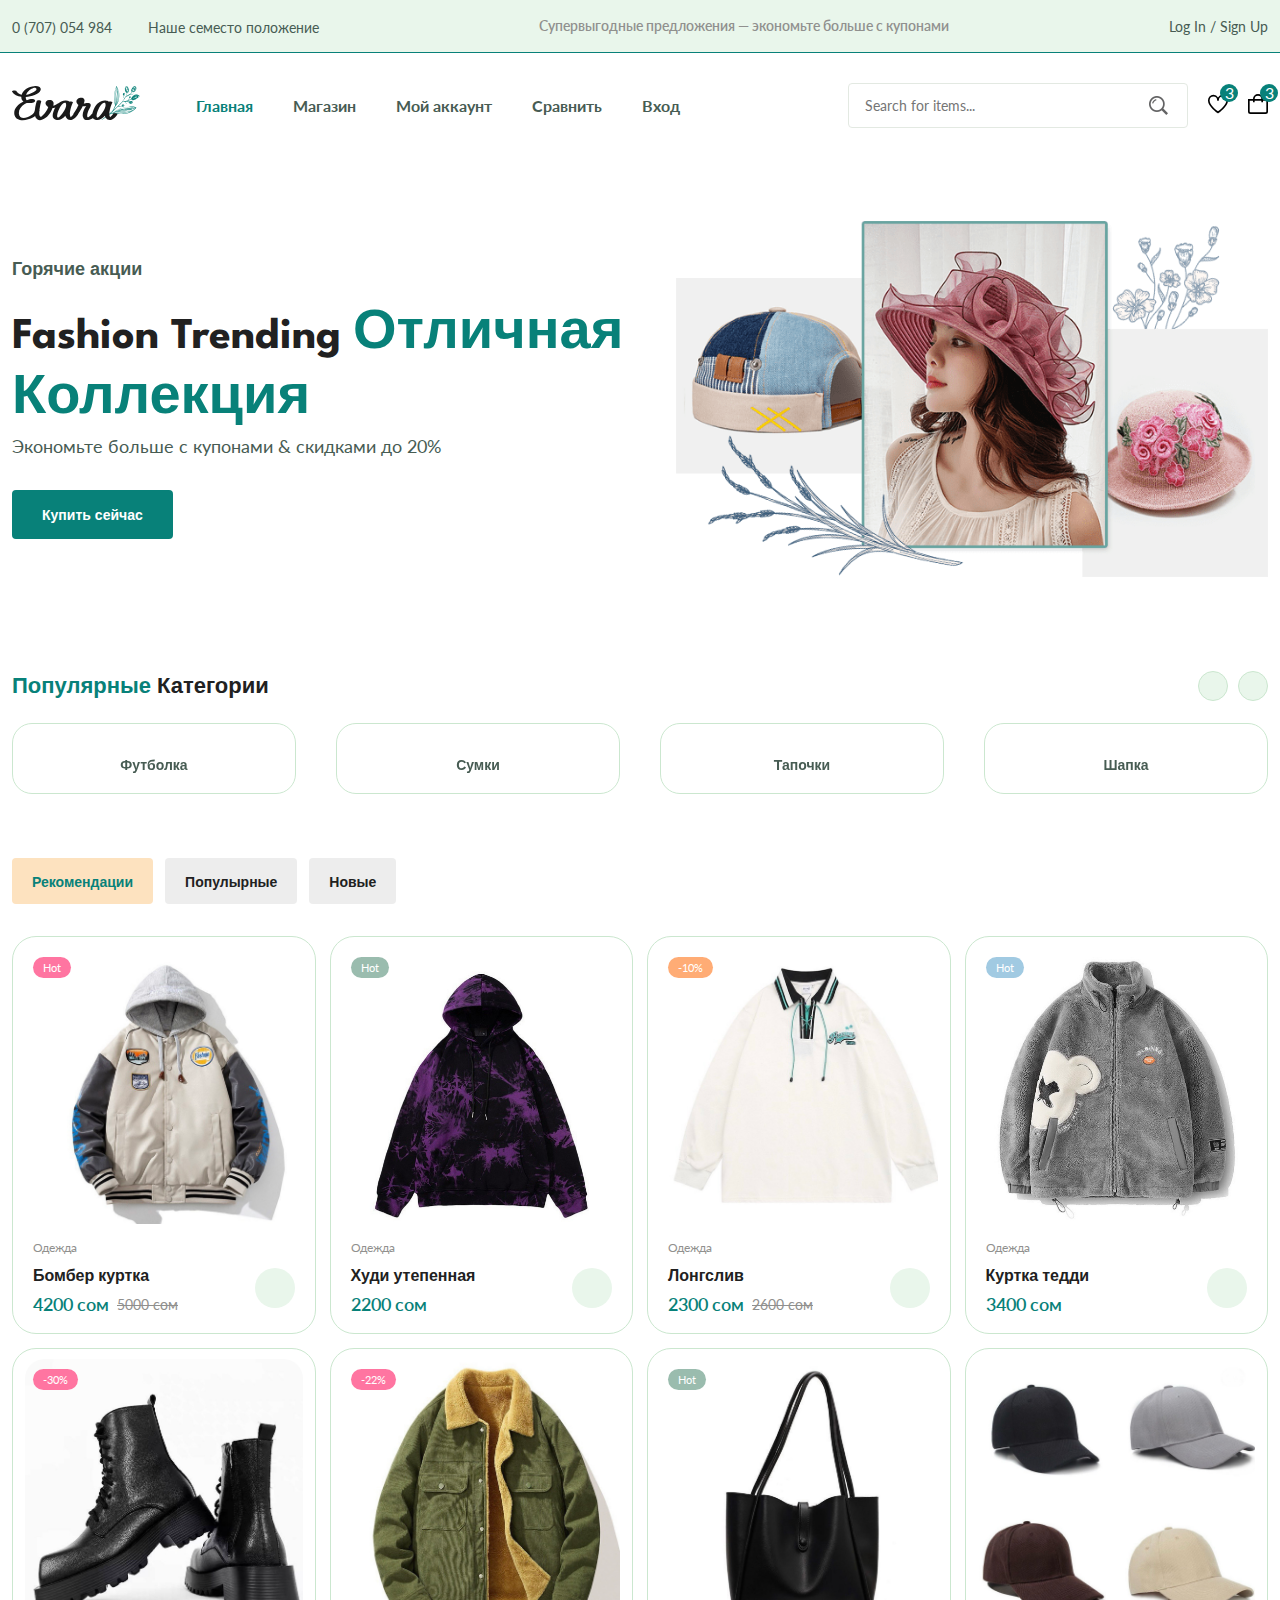
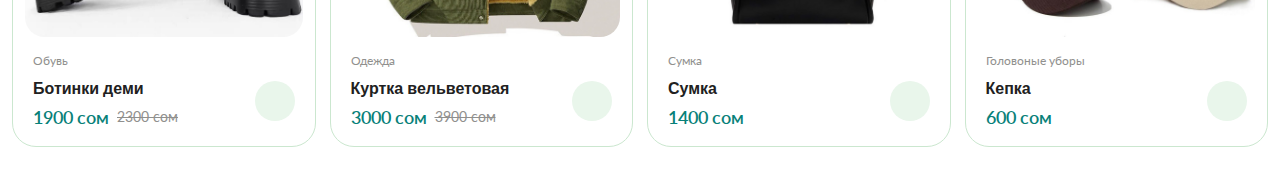
==== index.html @ d1d654a6 "first commit" ====
<!DOCTYPE html>
<html lang="en">

<head>
    <meta charset="UTF-8">
    <meta name="viewport" content="width=device-width, initial-scale=1.0">
    <title>Document</title>
    <link rel="stylesheet" href="https://cdn.jsdelivr.net/npm/swiper@11/swiper-bundle.min.css" />
    <link rel='stylesheet'
        href='https://cdn-uicons.flaticon.com/2.0.0/uicons-regular-rounded/css/uicons-regular-rounded.css'>
    <link rel="stylesheet" href="./style.css">
</head>

<body>
    <header class="header">
        <div class="header_top">
            <div class="header_container container">
                <div class="header_contact">
                    <span>0 (707) 054 984</span>
                    <span>Наше семесто положение</span>
                </div>
                <p class="header_alert_news">
                    Супервыгодные предложения — экономьте больше с купонами
                </p>

                <a href="login-register.html" class="header_top-action">
                    Log In / Sign Up
                </a>
            </div>
        </div>

        <nav class="nav container">
            <a href="index.html" class="nav_logo">
                <img src="./assets/img/logo.svg" alt="logo" class="nav_logo_img">
            </a>

            <div class="nav_menu" id="nav_menu">
                <ul class="nav_list">
                    <li class="nav_item">
                        <a href="index.html" class="nav_link active_link">Главная</a>
                    </li>

                    <li class="nav_item">
                        <a href="shop.html" class="nav_link">Магазин</a>
                    </li>

                    <li class="nav_item">
                        <a href="accounts.html" class="nav_link">Мой аккаунт</a>
                    </li>

                    <li class="nav_item">
                        <a href="compare.html" class="nav_link">Сравнить</a>
                    </li>

                    <li class="nav_item">
                        <a href="login-register.html" class="nav_link">Вход</a>
                    </li>
                </ul>

                <div class="header_search">
                    <input type="text" placeholder="Search for items..." class="form_input">
                    <button class="search_btn">
                        <img src="./assets/img/search.png" alt="search button">
                    </button>
                </div>

                <div class="header_user_actions">
                    <a href="wishlist.html" class="header_action_btn">
                        <img src="./assets/img/icon-heart.svg" alt="">
                        <span class="count">3</span>
                    </a>

                    <a href="cart.html" class="header_action_btn">
                        <img src="./assets/img/icon-cart.svg" alt="">
                        <span class="count">3</span>
                    </a>
                </div>
            </div>
        </nav>
    </header>

    <main class="main">
        <section class="home section_lg">
            <div class="home_container container grid">
                <div class="home_content">
                    <span class="home_subtitle">Горячие акции</span>
                    <h1 class="home_title">
                        Fashion Trending <span>Отличная Коллекция</span>
                    </h1>
                    <p class="home_description">
                        Экономьте больше с купонами & скидками до 20%
                    </p>
                    <a href="shop.html" class="btn">Купить сейчас</a>
                </div>
                <img src="./assets/img/home-img.png" class="home_img" alt="ome image">
            </div>
        </section>

        <section class="categories container section">
            <h3 class="section_title"><span>Популярные</span> Категории</h3>

            <div class="categories_container swiper">
                <div class="swiper-wrapper">
                    <a href="shop.html" class="category_item swiper-slide">
                        <img src="https://ae04.alicdn.com/kf/Sf1c4f82773e54ce3a3fa33a0791f5df1G.jpg"
                            class="category_img" alt="">

                        <h3 class="category_title">Футболка</h3>
                    </a>

                    <a href="shop.html" class="category_item swiper-slide">
                        <img src="https://shop-cdn1-2.vigbo.tech/shops/129212/products/21947692/images/2-6b7b3a1453d63ec280344b7adad256f7.jpg"
                            class="category_img" alt="">

                        <h3 class="category_title">Сумки</h3>
                    </a>

                    <a href="shop.html" class="category_item swiper-slide">
                        <img src="https://cappone.in.ua/files/products/original/128453-1.jpg" class="category_img"
                            alt="">

                        <h3 class="category_title">Тапочки</h3>
                    </a>

                    <a href="shop.html" class="category_item swiper-slide">
                        <img src="https://encrypted-tbn0.gstatic.com/images?q=tbn:ANd9GcQTW7Bf7r_SxKWBgenMmQrOXLs6XeLBz0xTdnMXKbjtVIH_Vlm-hsFjCviH7tNdGMqepP0&usqp=CAU"
                            class="category_img" alt="">

                        <h3 class="category_title">Шапка</h3>
                    </a>

                    <a href="shop.html" class="category_item swiper-slide">
                        <img src="https://kotofey.ru/images/cms/thumbs/d628648798295759639d129db190151a4ce8d3c6/769d4956f71611ec8bd8ac1f6bd8bc11_769d4957f71611ec8bd8ac1f6bd8bc11_556_555_jpg_5_80.jpg"
                            class="category_img" alt="">

                        <h3 class="category_title">Обувь</h3>
                    </a>

                    <a href="shop.html" class="category_item swiper-slide">
                        <img src="https://encrypted-tbn0.gstatic.com/images?q=tbn:ANd9GcR4n54NYJQ82iyMlEIp9nCXbb7Oqscq93b3pQ&usqp=CAU"
                            class="category_img" alt="">

                        <h3 class="category_title">Наволочка</h3>
                    </a>

                    <a href="shop.html" class="category_item swiper-slide">
                        <img src="https://content2.rozetka.com.ua/goods/images/big/219110291.jpg" class="category_img"
                            alt="">

                        <h3 class="category_title">Комбинезон</h3>
                    </a>

                    <a href="shop.html" class="category_item swiper-slide">
                        <img src="https://brandambassador.kg/wp-content/uploads/image_1c/35beb367116011ed8eb0000ec63a6f49_1a03a8a7b54411ed8ec7000ec63a6f49.jpg"
                            class="category_img" alt="">

                        <h3 class="category_title">Кепка</h3>
                    </a>
                </div>
                <div class="swiper-button-next">
                    <i class="fi fi-rr-angle-right"></i>
                </div>
                <div class="swiper-button-prev">
                    <i class="fi fi-rr-angle-left"></i>
                </div>
            </div>
        </section>

        <section class="products section container">
            <div class="tab_btns">
                <span class="tab_btn active_tab" data-target="#featured">Рекомендации</span>
                <span class="tab_btn" data-target="#popular">Популырные</span>
                <span class="tab_btn" data-target="#new-added">Новые</span>
            </div>

            <div class="tab_items">
                <div class="tab_item active_tab" content id="featured">
                    <div class="products_container grid">
                        <div class="product_item">
                            <div class="product_banner">
                                <a href="details.html" class="product_images">
                                    <img src="./assets/img/product-1-2.jpg" class="product_img default" alt="">
                                    <img src="./assets/img/product-1-1.jpg" class="product_img hover" alt="">
                                </a>

                                <div class="product_actions">
                                    <a href="#" class="action_btn" aria-label="Быстрый просмотр">
                                        <i class="fi fi-rr-eye"></i>
                                    </a>

                                    <a href="#" class="action_btn" aria-label="Добавить в список желаний">
                                        <i class="fi fi-rr-heart"></i>
                                    </a>

                                    <a href="#" class="action_btn" aria-label="Сравнить">
                                        <i class="fi fi-rr-shuffle"></i>
                                    </a>
                                </div>

                                <div class="product_badge light_pink">Hot</div>
                            </div>

                            <div class="product_content">
                                <span class="product_category">Одежда</span>
                                <a href="details.html">
                                    <h3 class="product_title">Бомбер куртка</h3>
                                </a>
                                <div class="product_rating">
                                    <i class="fi fi-rr-star"></i>
                                    <i class="fi fi-rr-star"></i>
                                    <i class="fi fi-rr-star"></i>
                                    <i class="fi fi-rr-star"></i>
                                    <i class="fi fi-rr-star"></i>
                                </div>
                                <div class="product_price flex">
                                    <span class="new_price">4200 сом</span>
                                    <span class="old_price">5000 сом</span>
                                </div>

                                <a href="#" class="action_btn cart_btn" aria-label="Добавить в корзину">
                                    <i class="fi fi-rr-shopping-bag-add"></i>
                                </a>
                            </div>
                        </div>

                        <div class="product_item">
                            <div class="product_banner">
                                <a href="details.html" class="product_images">
                                    <img src="./assets/img/product-2-1.jpg" class="product_img default" alt="">
                                    <img src="./assets/img/product-2-2.jpg" class="product_img hover" alt="">
                                </a>

                                <div class="product_actions">
                                    <a href="#" class="action_btn" aria-label="Быстрый просмотр">
                                        <i class="fi fi-rr-eye"></i>
                                    </a>

                                    <a href="#" class="action_btn" aria-label="Добавить в список желаний">
                                        <i class="fi fi-rr-heart"></i>
                                    </a>

                                    <a href="#" class="action_btn" aria-label="Сравнить">
                                        <i class="fi fi-rr-shuffle"></i>
                                    </a>
                                </div>

                                <div class="product_badge light_green">Hot</div>
                            </div>

                            <div class="product_content">
                                <span class="product_category">Одежда</span>
                                <a href="details.html">
                                    <h3 class="product_title">Худи утепенная</h3>
                                </a>
                                <div class="product_rating">
                                    <i class="fi fi-rr-star"></i>
                                    <i class="fi fi-rr-star"></i>
                                    <i class="fi fi-rr-star"></i>
                                    <i class="fi fi-rr-star"></i>
                                    <i class="fi fi-rr-star"></i>
                                </div>
                                <div class="product_price flex">
                                    <span class="new_price">2200 сом</span>
                                    <!-- <span class="old_price">2900 сом</span> -->
                                </div>

                                <a href="#" class="action_btn cart_btn" aria-label="Добавить в корзину">
                                    <i class="fi fi-rr-shopping-bag-add"></i>
                                </a>
                            </div>
                        </div>

                        <div class="product_item">
                            <div class="product_banner">
                                <a href="details.html" class="product_images">
                                    <img src="./assets/img/product-3-1.jpg" class="product_img default" alt="">
                                    <img src="./assets/img/product-3-2.jpg" class="product_img hover" alt="">
                                </a>

                                <div class="product_actions">
                                    <a href="#" class="action_btn" aria-label="Быстрый просмотр">
                                        <i class="fi fi-rr-eye"></i>
                                    </a>

                                    <a href="#" class="action_btn" aria-label="Добавить в список желаний">
                                        <i class="fi fi-rr-heart"></i>
                                    </a>

                                    <a href="#" class="action_btn" aria-label="Сравнить">
                                        <i class="fi fi-rr-shuffle"></i>
                                    </a>
                                </div>

                                <div class="product_badge light_orange">-10%</div>
                            </div>

                            <div class="product_content">
                                <span class="product_category">Одежда</span>
                                <a href="details.html">
                                    <h3 class="product_title">Лонгслив</h3>
                                </a>
                                <div class="product_rating">
                                    <i class="fi fi-rr-star"></i>
                                    <i class="fi fi-rr-star"></i>
                                    <i class="fi fi-rr-star"></i>
                                    <i class="fi fi-rr-star"></i>
                                    <i class="fi fi-rr-star"></i>
                                </div>
                                <div class="product_price flex">
                                    <span class="new_price">2300 сом</span>
                                    <span class="old_price">2600 сом</span>
                                </div>

                                <a href="#" class="action_btn cart_btn" aria-label="Добавить в корзину">
                                    <i class="fi fi-rr-shopping-bag-add"></i>
                                </a>
                            </div>
                        </div>

                        <div class="product_item">
                            <div class="product_banner">
                                <a href="details.html" class="product_images">
                                    <img src="./assets/img/product-4-1.jpg" class="product_img default" alt="">
                                    <img src="./assets/img/product-4-2.jpg" class="product_img hover" alt="">
                                </a>

                                <div class="product_actions">
                                    <a href="#" class="action_btn" aria-label="Быстрый просмотр">
                                        <i class="fi fi-rr-eye"></i>
                                    </a>

                                    <a href="#" class="action_btn" aria-label="Добавить в список желаний">
                                        <i class="fi fi-rr-heart"></i>
                                    </a>

                                    <a href="#" class="action_btn" aria-label="Сравнить">
                                        <i class="fi fi-rr-shuffle"></i>
                                    </a>
                                </div>

                                <div class="product_badge light_blue">Hot</div>
                            </div>

                            <div class="product_content">
                                <span class="product_category">Одежда</span>
                                <a href="details.html">
                                    <h3 class="product_title">Куртка тедди</h3>
                                </a>
                                <div class="product_rating">
                                    <i class="fi fi-rr-star"></i>
                                    <i class="fi fi-rr-star"></i>
                                    <i class="fi fi-rr-star"></i>
                                    <i class="fi fi-rr-star"></i>
                                    <i class="fi fi-rr-star"></i>
                                </div>
                                <div class="product_price flex">
                                    <span class="new_price">3400 сом</span>
                                    <!-- <span class="old_price">4000 сом</span> -->
                                </div>

                                <a href="#" class="action_btn cart_btn" aria-label="Добавить в корзину">
                                    <i class="fi fi-rr-shopping-bag-add"></i>
                                </a>
                            </div>
                        </div>

                        <div class="product_item">
                            <div class="product_banner">
                                <a href="details.html" class="product_images">
                                    <img src="./assets/img/product-5-1.jpg" class="product_img default" alt="">
                                    <img src="./assets/img/product-5-2.jpg" class="product_img hover" alt="">
                                </a>

                                <div class="product_actions">
                                    <a href="#" class="action_btn" aria-label="Быстрый просмотр">
                                        <i class="fi fi-rr-eye"></i>
                                    </a>

                                    <a href="#" class="action_btn" aria-label="Добавить в список желаний">
                                        <i class="fi fi-rr-heart"></i>
                                    </a>

                                    <a href="#" class="action_btn" aria-label="Сравнить">
                                        <i class="fi fi-rr-shuffle"></i>
                                    </a>
                                </div>

                                <div class="product_badge light_pink">-30%</div>
                            </div>

                            <div class="product_content">
                                <span class="product_category">Обувь</span>
                                <a href="details.html">
                                    <h3 class="product_title">Ботинки деми</h3>
                                </a>
                                <div class="product_rating">
                                    <i class="fi fi-rr-star"></i>
                                    <i class="fi fi-rr-star"></i>
                                    <i class="fi fi-rr-star"></i>
                                    <i class="fi fi-rr-star"></i>
                                    <i class="fi fi-rr-star"></i>
                                </div>
                                <div class="product_price flex">
                                    <span class="new_price">1900 сом</span>
                                    <span class="old_price">2300 сом</span>
                                </div>

                                <a href="#" class="action_btn cart_btn" aria-label="Добавить в корзину">
                                    <i class="fi fi-rr-shopping-bag-add"></i>
                                </a>
                            </div>
                        </div>

                        <div class="product_item">
                            <div class="product_banner">
                                <a href="details.html" class="product_images">
                                    <img src="./assets/img/product-6-1.jpg" class="product_img default" alt="">
                                    <img src="./assets/img/product-6-2.jpg" class="product_img hover" alt="">
                                </a>

                                <div class="product_actions">
                                    <a href="#" class="action_btn" aria-label="Быстрый просмотр">
                                        <i class="fi fi-rr-eye"></i>
                                    </a>

                                    <a href="#" class="action_btn" aria-label="Добавить в список желаний">
                                        <i class="fi fi-rr-heart"></i>
                                    </a>

                                    <a href="#" class="action_btn" aria-label="Сравнить">
                                        <i class="fi fi-rr-shuffle"></i>
                                    </a>
                                </div>

                                <div class="product_badge light_pink">-22%</div>
                            </div>

                            <div class="product_content">
                                <span class="product_category">Одежда</span>
                                <a href="details.html">
                                    <h3 class="product_title">Куртка вельветовая</h3>
                                </a>
                                <div class="product_rating">
                                    <i class="fi fi-rr-star"></i>
                                    <i class="fi fi-rr-star"></i>
                                    <i class="fi fi-rr-star"></i>
                                    <i class="fi fi-rr-star"></i>
                                    <i class="fi fi-rr-star"></i>
                                </div>
                                <div class="product_price flex">
                                    <span class="new_price">3000 сом</span>
                                    <span class="old_price">3900 сом</span>
                                </div>

                                <a href="#" class="action_btn cart_btn" aria-label="Добавить в корзину">
                                    <i class="fi fi-rr-shopping-bag-add"></i>
                                </a>
                            </div>
                        </div>

                        <div class="product_item">
                            <div class="product_banner">
                                <a href="details.html" class="product_images">
                                    <img src="./assets/img/product-7-1.jpg" class="product_img default" alt="">
                                    <img src="./assets/img/product-7-2.jpg" class="product_img hover" alt="">
                                </a>

                                <div class="product_actions">
                                    <a href="#" class="action_btn" aria-label="Быстрый просмотр">
                                        <i class="fi fi-rr-eye"></i>
                                    </a>

                                    <a href="#" class="action_btn" aria-label="Добавить в список желаний">
                                        <i class="fi fi-rr-heart"></i>
                                    </a>

                                    <a href="#" class="action_btn" aria-label="Сравнить">
                                        <i class="fi fi-rr-shuffle"></i>
                                    </a>
                                </div>

                                <div class="product_badge light_green">Hot</div>
                            </div>

                            <div class="product_content">
                                <span class="product_category">Сумка</span>
                                <a href="details.html">
                                    <h3 class="product_title">Сумка</h3>
                                </a>
                                <div class="product_rating">
                                    <i class="fi fi-rr-star"></i>
                                    <i class="fi fi-rr-star"></i>
                                    <i class="fi fi-rr-star"></i>
                                    <i class="fi fi-rr-star"></i>
                                    <i class="fi fi-rr-star"></i>
                                </div>
                                <div class="product_price flex">
                                    <span class="new_price">1400 сом</span>
                                    <!-- <span class="old_price">1</span> -->
                                </div>

                                <a href="#" class="action_btn cart_btn" aria-label="Добавить в корзину">
                                    <i class="fi fi-rr-shopping-bag-add"></i>
                                </a>
                            </div>
                        </div>

                        <div class="product_item">
                            <div class="product_banner">
                                <a href="details.html" class="product_images">
                                    <img src="./assets/img/product-8-1.jpg" class="product_img default" alt="">
                                    <img src="./assets/img/product-8-2.jpg" class="product_img hover" alt="">
                                </a>

                                <div class="product_actions">
                                    <a href="#" class="action_btn" aria-label="Быстрый просмотр">
                                        <i class="fi fi-rr-eye"></i>
                                    </a>

                                    <a href="#" class="action_btn" aria-label="Добавить в список желаний">
                                        <i class="fi fi-rr-heart"></i>
                                    </a>

                                    <a href="#" class="action_btn" aria-label="Сравнить">
                                        <i class="fi fi-rr-shuffle"></i>
                                    </a>
                                </div>
                            </div>

                            <div class="product_content">
                                <span class="product_category">Головоные уборы</span>
                                <a href="details.html">
                                    <h3 class="product_title">Кепка</h3>
                                </a>
                                <div class="product_rating">
                                    <i class="fi fi-rr-star"></i>
                                    <i class="fi fi-rr-star"></i>
                                    <i class="fi fi-rr-star"></i>
                                    <i class="fi fi-rr-star"></i>
                                    <i class="fi fi-rr-star"></i>
                                </div>
                                <div class="product_price flex">
                                    <span class="new_price">600 сом</span>
                                    <!-- <span class="old_price">$245.8</span> -->
                                </div>

                                <a href="#" class="action_btn cart_btn" aria-label="Добавить в корзину">
                                    <i class="fi fi-rr-shopping-bag-add"></i>
                                </a>
                            </div>
                        </div>
                    </div>
                </div>

                <div class="tab_item" content id="popular">
                    <div class="products_container grid">
                        <div class="product_item">
                            <div class="product_banner">
                                <a href="details.html" class="product_images">
                                    <img src="./assets/img/бомбер1.jpg" class="product_img hover" alt="">
                                    <img src="./assets/img/бомбер2.jpg" class="product_img default" alt="">
                                </a>

                                <div class="product_actions">
                                    <a href="#" class="action_btn" aria-label="Быстрый просмотр">
                                        <i class="fi fi-rr-eye"></i>
                                    </a>

                                    <a href="#" class="action_btn" aria-label="Добавить в список желаний">
                                        <i class="fi fi-rr-heart"></i>
                                    </a>

                                    <a href="#" class="action_btn" aria-label="Сравнить">
                                        <i class="fi fi-rr-shuffle"></i>
                                    </a>
                                </div>

                                <div class="product_badge light_pink">Hot</div>
                            </div>

                            <div class="product_content">
                                <span class="product_category">Одежда</span>
                                <a href="details.html">
                                    <h3 class="product_title">Бомбер</h3>
                                </a>
                                <div class="product_rating">
                                    <i class="fi fi-rr-star"></i>
                                    <i class="fi fi-rr-star"></i>
                                    <i class="fi fi-rr-star"></i>
                                    <i class="fi fi-rr-star"></i>
                                    <i class="fi fi-rr-star"></i>
                                </div>
                                <div class="product_price flex">
                                    <span class="new_price">3100 сом</span>
                                    <span class="old_price">4200 сом</span>
                                </div>

                                <a href="#" class="action_btn cart_btn" aria-label="Добавить в корзину">
                                    <i class="fi fi-rr-shopping-bag-add"></i>
                                </a>
                            </div>
                        </div>

                        <div class="product_item">
                            <div class="product_banner">
                                <a href="details.html" class="product_images">
                                    <img src="./assets/img/футболка3.jpg" class="product_img default" alt="">
                                    <img src="./assets/img/футболка4.jpg" class="product_img hover" alt="">
                                </a>

                                <div class="product_actions">
                                    <a href="#" class="action_btn" aria-label="Быстрый просмотр">
                                        <i class="fi fi-rr-eye"></i>
                                    </a>

                                    <a href="#" class="action_btn" aria-label="Добавить в список желаний">
                                        <i class="fi fi-rr-heart"></i>
                                    </a>

                                    <a href="#" class="action_btn" aria-label="Сравнить">
                                        <i class="fi fi-rr-shuffle"></i>
                                    </a>
                                </div>

                                <div class="product_badge light_green">Hot</div>
                            </div>

                            <div class="product_content">
                                <span class="product_category">Одежда</span>
                                <a href="details.html">
                                    <h3 class="product_title">Футболка</h3>
                                </a>
                                <div class="product_rating">
                                    <i class="fi fi-rr-star"></i>
                                    <i class="fi fi-rr-star"></i>
                                    <i class="fi fi-rr-star"></i>
                                    <i class="fi fi-rr-star"></i>
                                    <i class="fi fi-rr-star"></i>
                                </div>
                                <div class="product_price flex">
                                    <span class="new_price">1300 сом</span>
                                    <!-- <span class="old_price">$245.8</span> -->
                                </div>

                                <a href="#" class="action_btn cart_btn" aria-label="Добавить в корзину">
                                    <i class="fi fi-rr-shopping-bag-add"></i>
                                </a>
                            </div>
                        </div>

                        <div class="product_item">
                            <div class="product_banner">
                                <a href="details.html" class="product_images">
                                    <img src="./assets/img/product-3-1.jpg" class="product_img default" alt="">
                                    <img src="./assets/img/product-3-2.jpg" class="product_img hover" alt="">
                                </a>

                                <div class="product_actions">
                                    <a href="#" class="action_btn" aria-label="Быстрый просмотр">
                                        <i class="fi fi-rr-eye"></i>
                                    </a>

                                    <a href="#" class="action_btn" aria-label="Добавить в список желаний">
                                        <i class="fi fi-rr-heart"></i>
                                    </a>

                                    <a href="#" class="action_btn" aria-label="Сравнить">
                                        <i class="fi fi-rr-shuffle"></i>
                                    </a>
                                </div>

                                <div class="product_badge light_orange">Hot</div>
                            </div>

                            <div class="product_content">
                                <span class="product_category">Одежда</span>
                                <a href="details.html">
                                    <h3 class="product_title">Лонгслив</h3>
                                </a>
                                <div class="product_rating">
                                    <i class="fi fi-rr-star"></i>
                                    <i class="fi fi-rr-star"></i>
                                    <i class="fi fi-rr-star"></i>
                                    <i class="fi fi-rr-star"></i>
                                    <i class="fi fi-rr-star"></i>
                                </div>
                                <div class="product_price flex">
                                    <span class="new_price">2300 сом</span>
                                    <span class="old_price">2600 сом</span>
                                </div>

                                <a href="#" class="action_btn cart_btn" aria-label="Добавить в корзину">
                                    <i class="fi fi-rr-shopping-bag-add"></i>
                                </a>
                            </div>
                        </div>

                        <div class="product_item">
                            <div class="product_banner">
                                <a href="details.html" class="product_images">
                                    <img src="./assets/img/утболка1.jpg" class="product_img default" alt="">
                                    <img src="./assets/img/утболка2.jpg" class="product_img hover" alt="">
                                </a>

                                <div class="product_actions">
                                    <a href="#" class="action_btn" aria-label="Быстрый просмотр">
                                        <i class="fi fi-rr-eye"></i>
                                    </a>

                                    <a href="#" class="action_btn" aria-label="Добавить в список желаний">
                                        <i class="fi fi-rr-heart"></i>
                                    </a>

                                    <a href="#" class="action_btn" aria-label="Сравнить">
                                        <i class="fi fi-rr-shuffle"></i>
                                    </a>
                                </div>

                                <div class="product_badge light_blue">Hot</div>
                            </div>

                            <div class="product_content">
                                <span class="product_category">Одежда</span>
                                <a href="details.html">
                                    <h3 class="product_title">Футболка</h3>
                                </a>
                                <div class="product_rating">
                                    <i class="fi fi-rr-star"></i>
                                    <i class="fi fi-rr-star"></i>
                                    <i class="fi fi-rr-star"></i>
                                    <i class="fi fi-rr-star"></i>
                                    <i class="fi fi-rr-star"></i>
                                </div>
                                <div class="product_price flex">
                                    <span class="new_price">1000 сом</span>
                                    <!-- <span class="old_price">$245.8</span> -->
                                </div>

                                <a href="#" class="action_btn cart_btn" aria-label="Добавить в корзину">
                                    <i class="fi fi-rr-shopping-bag-add"></i>
                                </a>
                            </div>
                        </div>

                        <div class="product_item">
                            <div class="product_banner">
                                <a href="details.html" class="product_images">
                                    <img src="./assets/img/рюкзак1.jpg" class="product_img default" alt="">
                                    <img src="./assets/img/рюкзак2.jpg" class="product_img hover" alt="">
                                </a>

                                <div class="product_actions">
                                    <a href="#" class="action_btn" aria-label="Быстрый просмотр">
                                        <i class="fi fi-rr-eye"></i>
                                    </a>

                                    <a href="#" class="action_btn" aria-label="Добавить в список желаний">
                                        <i class="fi fi-rr-heart"></i>
                                    </a>

                                    <a href="#" class="action_btn" aria-label="Сравнить">
                                        <i class="fi fi-rr-shuffle"></i>
                                    </a>
                                </div>

                                <div class="product_badge light_pink">-40%</div>
                            </div>

                            <div class="product_content">
                                <span class="product_category">Рюкзак</span>
                                <a href="details.html">
                                    <h3 class="product_title">Рюкзак</h3>
                                </a>
                                <div class="product_rating">
                                    <i class="fi fi-rr-star"></i>
                                    <i class="fi fi-rr-star"></i>
                                    <i class="fi fi-rr-star"></i>
                                    <i class="fi fi-rr-star"></i>
                                    <i class="fi fi-rr-star"></i>
                                </div>
                                <div class="product_price flex">
                                    <span class="new_price">1800 сом</span>
                                    <span class="old_price">2600 сом</span>
                                </div>

                                <a href="#" class="action_btn cart_btn" aria-label="Добавить в корзину">
                                    <i class="fi fi-rr-shopping-bag-add"></i>
                                </a>
                            </div>
                        </div>

                        <div class="product_item">
                            <div class="product_banner">
                                <a href="details.html" class="product_images">
                                    <img src="./assets/img/product-6-1.jpg" class="product_img default" alt="">
                                    <img src="./assets/img/product-6-2.jpg" class="product_img hover" alt="">
                                </a>

                                <div class="product_actions">
                                    <a href="#" class="action_btn" aria-label="Быстрый просмотр">
                                        <i class="fi fi-rr-eye"></i>
                                    </a>

                                    <a href="#" class="action_btn" aria-label="Добавить в список желаний">
                                        <i class="fi fi-rr-heart"></i>
                                    </a>

                                    <a href="#" class="action_btn" aria-label="Сравнить">
                                        <i class="fi fi-rr-shuffle"></i>
                                    </a>
                                </div>

                                <div class="product_badge light_pink">-22%</div>
                            </div>

                            <div class="product_content">
                                <span class="product_category">Одежда</span>
                                <a href="details.html">
                                    <h3 class="product_title">Куртка вельветовая</h3>
                                </a>
                                <div class="product_rating">
                                    <i class="fi fi-rr-star"></i>
                                    <i class="fi fi-rr-star"></i>
                                    <i class="fi fi-rr-star"></i>
                                    <i class="fi fi-rr-star"></i>
                                    <i class="fi fi-rr-star"></i>
                                </div>
                                <div class="product_price flex">
                                    <span class="new_price">3000 сом</span>
                                    <span class="old_price">3900 сом</span>
                                </div>

                                <a href="#" class="action_btn cart_btn" aria-label="Добавить в корзину">
                                    <i class="fi fi-rr-shopping-bag-add"></i>
                                </a>
                            </div>
                        </div>

                        <div class="product_item">
                            <div class="product_banner">
                                <a href="details.html" class="product_images">
                                    <img src="./assets/img/product-7-2.jpg" class="product_img default" alt="">
                                    <img src="./assets/img/product-7-1.jpg" class="product_img hover" alt="">
                                </a>

                                <div class="product_actions">
                                    <a href="#" class="action_btn" aria-label="Быстрый просмотр">
                                        <i class="fi fi-rr-eye"></i>
                                    </a>

                                    <a href="#" class="action_btn" aria-label="Добавить в список желаний">
                                        <i class="fi fi-rr-heart"></i>
                                    </a>

                                    <a href="#" class="action_btn" aria-label="Сравнить">
                                        <i class="fi fi-rr-shuffle"></i>
                                    </a>
                                </div>

                                <div class="product_badge light_green">Hot</div>
                            </div>

                            <div class="product_content">
                                <span class="product_category">Сумка</span>
                                <a href="details.html">
                                    <h3 class="product_title">Сумка</h3>
                                </a>
                                <div class="product_rating">
                                    <i class="fi fi-rr-star"></i>
                                    <i class="fi fi-rr-star"></i>
                                    <i class="fi fi-rr-star"></i>
                                    <i class="fi fi-rr-star"></i>
                                    <i class="fi fi-rr-star"></i>
                                </div>
                                <div class="product_price flex">
                                    <span class="new_price">1400 сом</span>
                                    <!-- <span class="old_price">$245.8</span> -->
                                </div>

                                <a href="#" class="action_btn cart_btn" aria-label="Добавить в корзину">
                                    <i class="fi fi-rr-shopping-bag-add"></i>
                                </a>
                            </div>
                        </div>

                        <div class="product_item">
                            <div class="product_banner">
                                <a href="details.html" class="product_images">
                                    <img src="./assets/img/кофты1.jpg" class="product_img default" alt="">
                                    <img src="./assets/img/кофты2.jpg" class="product_img hover" alt="">
                                </a>

                                <div class="product_actions">
                                    <a href="#" class="action_btn" aria-label="Быстрый просмотр">
                                        <i class="fi fi-rr-eye"></i>
                                    </a>

                                    <a href="#" class="action_btn" aria-label="Добавить в список желаний">
                                        <i class="fi fi-rr-heart"></i>
                                    </a>

                                    <a href="#" class="action_btn" aria-label="Сравнить">
                                        <i class="fi fi-rr-shuffle"></i>
                                    </a>
                                </div>
                            </div>

                            <div class="product_content">
                                <span class="product_category">Одежда</span>
                                <a href="details.html">
                                    <h3 class="product_title">Лонгслив</h3>
                                </a>
                                <div class="product_rating">
                                    <i class="fi fi-rr-star"></i>
                                    <i class="fi fi-rr-star"></i>
                                    <i class="fi fi-rr-star"></i>
                                    <i class="fi fi-rr-star"></i>
                                    <i class="fi fi-rr-star"></i>
                                </div>
                                <div class="product_price flex">
                                    <span class="new_price">1800 сом</span>
                                    <!-- <span class="old_price">$245.8</span> -->
                                </div>

                                <a href="#" class="action_btn cart_btn" aria-label="Добавить в корзину">
                                    <i class="fi fi-rr-shopping-bag-add"></i>
                                </a>
                            </div>
                        </div>
                    </div>
                </div>

                <div class="tab_item" content id="new-added">
                    <div class="products_container grid">
                        <div class="product_item">
                            <div class="product_banner">
                                <a href="details.html" class="product_images">
                                    <img src="./assets/img/курка1.jpg" class="product_img default" alt="">
                                    <img src="./assets/img/курка2.jpg" class="product_img hover" alt="">
                                </a>

                                <div class="product_actions">
                                    <a href="#" class="action_btn" aria-label="Быстрый просмотр">
                                        <i class="fi fi-rr-eye"></i>
                                    </a>

                                    <a href="#" class="action_btn" aria-label="Добавить в список желаний">
                                        <i class="fi fi-rr-heart"></i>
                                    </a>

                                    <a href="#" class="action_btn" aria-label="Сравнить">
                                        <i class="fi fi-rr-shuffle"></i>
                                    </a>
                                </div>

                                <div class="product_badge light_pink">New</div>
                            </div>

                            <div class="product_content">
                                <span class="product_category">Одежда</span>
                                <a href="details.html">
                                    <h3 class="product_title">Пуховик</h3>
                                </a>
                                <div class="product_rating">
                                    <i class="fi fi-rr-star"></i>
                                    <i class="fi fi-rr-star"></i>
                                    <i class="fi fi-rr-star"></i>
                                    <i class="fi fi-rr-star"></i>
                                    <i class="fi fi-rr-star"></i>
                                </div>
                                <div class="product_price flex">
                                    <span class="new_price">3300 сом</span>
                                    <!-- <span class="old_price">$245.8</span> -->
                                </div>

                                <a href="#" class="action_btn cart_btn" aria-label="Добавить в корзину">
                                    <i class="fi fi-rr-shopping-bag-add"></i>
                                </a>
                            </div>
                        </div>

                        <div class="product_item">
                            <div class="product_banner">
                                <a href="details.html" class="product_images">
                                    <img src="./assets/img/кофта1.jpg" class="product_img default" alt="">
                                    <img src="./assets/img/кофта2.jpg" class="product_img hover" alt="">
                                </a>

                                <div class="product_actions">
                                    <a href="#" class="action_btn" aria-label="Быстрый просмотр">
                                        <i class="fi fi-rr-eye"></i>
                                    </a>

                                    <a href="#" class="action_btn" aria-label="Добавить в список желаний">
                                        <i class="fi fi-rr-heart"></i>
                                    </a>

                                    <a href="#" class="action_btn" aria-label="Сравнить">
                                        <i class="fi fi-rr-shuffle"></i>
                                    </a>
                                </div>

                                <div class="product_badge light_green">New</div>
                            </div>

                            <div class="product_content">
                                <span class="product_category">Одежда</span>
                                <a href="details.html">
                                    <h3 class="product_title">Лонгслив</h3>
                                </a>
                                <div class="product_rating">
                                    <i class="fi fi-rr-star"></i>
                                    <i class="fi fi-rr-star"></i>
                                    <i class="fi fi-rr-star"></i>
                                    <i class="fi fi-rr-star"></i>
                                    <i class="fi fi-rr-star"></i>
                                </div>
                                <div class="product_price flex">
                                    <span class="new_price">2300 сом</span>
                                    <!-- <span class="old_price">$245.8</span> -->
                                </div>

                                <a href="#" class="action_btn cart_btn" aria-label="Добавить в корзину">
                                    <i class="fi fi-rr-shopping-bag-add"></i>
                                </a>
                            </div>
                        </div>

                        <div class="product_item">
                            <div class="product_banner">
                                <a href="details.html" class="product_images">
                                    <img src="./assets/img/бомбер1.jpg" class="product_img default" alt="">
                                    <img src="./assets/img/бомбер2.jpg" class="product_img hover" alt="">
                                </a>

                                <div class="product_actions">
                                    <a href="#" class="action_btn" aria-label="Быстрый просмотр">
                                        <i class="fi fi-rr-eye"></i>
                                    </a>

                                    <a href="#" class="action_btn" aria-label="Добавить в список желаний">
                                        <i class="fi fi-rr-heart"></i>
                                    </a>

                                    <a href="#" class="action_btn" aria-label="Сравнить">
                                        <i class="fi fi-rr-shuffle"></i>
                                    </a>
                                </div>

                                <div class="product_badge light_orange">New</div>
                            </div>

                            <div class="product_content">
                                <span class="product_category">Одежда</span>
                                <a href="details.html">
                                    <h3 class="product_title">Бомбер</h3>
                                </a>
                                <div class="product_rating">
                                    <i class="fi fi-rr-star"></i>
                                    <i class="fi fi-rr-star"></i>
                                    <i class="fi fi-rr-star"></i>
                                    <i class="fi fi-rr-star"></i>
                                    <i class="fi fi-rr-star"></i>
                                </div>
                                <div class="product_price flex">
                                    <span class="new_price">3100 сом</span>
                                    <!-- <span class="old_price">$245.8</span> -->
                                </div>

                                <a href="#" class="action_btn cart_btn" aria-label="Добавить в корзину">
                                    <i class="fi fi-rr-shopping-bag-add"></i>
                                </a>
                            </div>
                        </div>

                        <div class="product_item">
                            <div class="product_banner">
                                <a href="details.html" class="product_images">
                                    <img src="./assets/img/портфель1.jpg" class="product_img default" alt="">
                                    <img src="./assets/img/портфель2.jpg" class="product_img hover" alt="">
                                </a>

                                <div class="product_actions">
                                    <a href="#" class="action_btn" aria-label="Быстрый просмотр">
                                        <i class="fi fi-rr-eye"></i>
                                    </a>

                                    <a href="#" class="action_btn" aria-label="Добавить в список желаний">
                                        <i class="fi fi-rr-heart"></i>
                                    </a>

                                    <a href="#" class="action_btn" aria-label="Сравнить">
                                        <i class="fi fi-rr-shuffle"></i>
                                    </a>
                                </div>

                                <div class="product_badge light_blue">New</div>
                            </div>

                            <div class="product_content">
                                <span class="product_category">Рюкзак</span>
                                <a href="details.html">
                                    <h3 class="product_title">Рюкзак</h3>
                                </a>
                                <div class="product_rating">
                                    <i class="fi fi-rr-star"></i>
                                    <i class="fi fi-rr-star"></i>
                                    <i class="fi fi-rr-star"></i>
                                    <i class="fi fi-rr-star"></i>
                                    <i class="fi fi-rr-star"></i>
                                </div>
                                <div class="product_price flex">
                                    <span class="new_price">2000 сом</span>
                                    <!-- <span class="old_price">2300 сом</span> -->
                                </div>

                                <a href="#" class="action_btn cart_btn" aria-label="Добавить в корзину">
                                    <i class="fi fi-rr-shopping-bag-add"></i>
                                </a>
                            </div>
                        </div>

                        <div class="product_item">
                            <div class="product_banner">
                                <a href="details.html" class="product_images">
                                    <img src="./assets/img/product-5-1.jpg" class="product_img default" alt="">
                                    <img src="./assets/img/product-5-2.jpg" class="product_img hover" alt="">
                                </a>

                                <div class="product_actions">
                                    <a href="#" class="action_btn" aria-label="Быстрый просмотр">
                                        <i class="fi fi-rr-eye"></i>
                                    </a>

                                    <a href="#" class="action_btn" aria-label="Добавить в список желаний">
                                        <i class="fi fi-rr-heart"></i>
                                    </a>

                                    <a href="#" class="action_btn" aria-label="Сравнить">
                                        <i class="fi fi-rr-shuffle"></i>
                                    </a>
                                </div>

                                <div class="product_badge light_pink">-30%</div>
                            </div>

                            <div class="product_content">
                                <span class="product_category">Обувь</span>
                                <a href="details.html">
                                    <h3 class="product_title">Ботинки</h3>
                                </a>
                                <div class="product_rating">
                                    <i class="fi fi-rr-star"></i>
                                    <i class="fi fi-rr-star"></i>
                                    <i class="fi fi-rr-star"></i>
                                    <i class="fi fi-rr-star"></i>
                                    <i class="fi fi-rr-star"></i>
                                </div>
                                <div class="product_price flex">
                                    <span class="new_price">1900 сом</span>
                                    <span class="old_price">2300 сом</span>
                                </div>

                                <a href="#" class="action_btn cart_btn" aria-label="Добавить в корзину">
                                    <i class="fi fi-rr-shopping-bag-add"></i>
                                </a>
                            </div>
                        </div>

                        <div class="product_item">
                            <div class="product_banner">
                                <a href="details.html" class="product_images">
                                    <img src="./assets/img/куртка3.jpg" class="product_img default" alt="">
                                    <img src="./assets/img/куртка4.jpg" class="product_img hover" alt="">
                                </a>

                                <div class="product_actions">
                                    <a href="#" class="action_btn" aria-label="Быстрый просмотр">
                                        <i class="fi fi-rr-eye"></i>
                                    </a>

                                    <a href="#" class="action_btn" aria-label="Добавить в список желаний">
                                        <i class="fi fi-rr-heart"></i>
                                    </a>

                                    <a href="#" class="action_btn" aria-label="Сравнить">
                                        <i class="fi fi-rr-shuffle"></i>
                                    </a>
                                </div>

                                <div class="product_badge light_pink">New</div>
                            </div>

                            <div class="product_content">
                                <span class="product_category">Одежда</span>
                                <a href="details.html">
                                    <h3 class="product_title">Пуховик</h3>
                                </a>
                                <div class="product_rating">
                                    <i class="fi fi-rr-star"></i>
                                    <i class="fi fi-rr-star"></i>
                                    <i class="fi fi-rr-star"></i>
                                    <i class="fi fi-rr-star"></i>
                                    <i class="fi fi-rr-star"></i>
                                </div>
                                <div class="product_price flex">
                                    <span class="new_price">3400 сом</span>
                                    <!-- <span class="old_price">$245.8</span> -->
                                </div>

                                <a href="#" class="action_btn cart_btn" aria-label="Добавить в корзину">
                                    <i class="fi fi-rr-shopping-bag-add"></i>
                                </a>
                            </div>
                        </div>

                        <div class="product_item">
                            <div class="product_banner">
                                <a href="details.html" class="product_images">
                                    <img src="./assets/img/рубашка1.jpg" class="product_img default" alt="">
                                    <img src="./assets/img/рубашка2.jpg" class="product_img hover" alt="">
                                </a>

                                <div class="product_actions">
                                    <a href="#" class="action_btn" aria-label="Быстрый просмотр">
                                        <i class="fi fi-rr-eye"></i>
                                    </a>

                                    <a href="#" class="action_btn" aria-label="Добавить в список желаний">
                                        <i class="fi fi-rr-heart"></i>
                                    </a>

                                    <a href="#" class="action_btn" aria-label="Сравнить">
                                        <i class="fi fi-rr-shuffle"></i>
                                    </a>
                                </div>

                                <div class="product_badge light_green">New</div>
                            </div>

                            <div class="product_content">
                                <span class="product_category">Одежда</span>
                                <a href="details.html">
                                    <h3 class="product_title">Рубашка</h3>
                                </a>
                                <div class="product_rating">
                                    <i class="fi fi-rr-star"></i>
                                    <i class="fi fi-rr-star"></i>
                                    <i class="fi fi-rr-star"></i>
                                    <i class="fi fi-rr-star"></i>
                                    <i class="fi fi-rr-star"></i>
                                </div>
                                <div class="product_price flex">
                                    <span class="new_price">1600 сом</span>
                                    <!-- <span class="old_price">$245.8</span> -->
                                </div>

                                <a href="#" class="action_btn cart_btn" aria-label="Добавить в корзину">
                                    <i class="fi fi-rr-shopping-bag-add"></i>
                                </a>
                            </div>
                        </div>

                        <div class="product_item">
                            <div class="product_banner">
                                <a href="details.html" class="product_images">
                                    <img src="./assets/img/толстовка1.jpg" class="product_img default" alt="">
                                    <img src="./assets/img/толстовка2.jpg" class="product_img hover" alt="">
                                </a>

                                <div class="product_actions">
                                    <a href="#" class="action_btn" aria-label="Быстрый просмотр">
                                        <i class="fi fi-rr-eye"></i>
                                    </a>

                                    <a href="#" class="action_btn" aria-label="Добавить в список желаний">
                                        <i class="fi fi-rr-heart"></i>
                                    </a>

                                    <a href="#" class="action_btn" aria-label="Сравнить">
                                        <i class="fi fi-rr-shuffle"></i>
                                    </a>
                                </div>
                                <div class="product_badge light_orange">New</div>

                            </div>

                            <div class="product_content">
                                
                                <span class="product_category">Одежда</span>
                                <a href="details.html">
                                    <h3 class="product_title">Худи утепенная</h3>
                                </a>
                                <div class="product_rating">
                                    <i class="fi fi-rr-star"></i>
                                    <i class="fi fi-rr-star"></i>
                                    <i class="fi fi-rr-star"></i>
                                    <i class="fi fi-rr-star"></i>
                                    <i class="fi fi-rr-star"></i>
                                </div>
                                <div class="product_price flex">
                                    <span class="new_price">1800 сом</span>
                                    <!-- <span class="old_price">$245.8</span> -->
                                </div>

                                <a href="#" class="action_btn cart_btn" aria-label="Добавить в корзину">
                                    <i class="fi fi-rr-shopping-bag-add"></i>
                                </a>
                            </div>
                        </div>
                    </div>
                </div>

            </div>
        </section>
    </main>

    <script src="https://cdn.jsdelivr.net/npm/swiper@11/swiper-bundle.min.js"></script>
    <script src="./script.js"></script>
</body>

</html>
---- style.css ----
@import url("https://fonts.googleapis.com/css2?family=Lato:wght@100;300;400;700;900&family=League+Spartan:wght@100;200;300;400;500;600;700;800;900&display=swap");

:root {
  --transition: cubic-bezier(0, 0, 0.05, 1);
}

* {
  margin: 0;
  padding: 0;
  box-sizing: border-box;
}
input,
textarea,
body {
  color: hsl(154, 13%, 32%);
  font-family: "Lato", sans-serif;
  font-size: 16px;
  font-weight: 400;
}
body {
  background-color: hsl(0, 0%, 100%);
}
h1,
h2,
h3,
h4 {
  font-family: "League Spartan", sans-serif;
  color: hsl(0, 0%, 13%);
  font-weight: 600;
}
ul {
  list-style: none;
}
a {
  text-decoration: none;
}
p {
  line-height: 24px;
}
img {
  max-width: 100%;
}
button,
textarea,
input {
  background-color: transparent;
  border: none;
  outline: none;
}
.container {
  max-width: 1320px;
  margin-inline: auto;
  padding-inline: 12px;
}

.form_input {
  border: 1px solid hsl(113, 15%, 90%);
  padding-inline: 16px;
  height: 45px;
  border-radius: 4px;
  font-size: 14px;
}
.header_top {
  background-color: hsl(129, 44%, 94%);
  border-bottom: 1px solid hsl(176, 88%, 27%);
  padding-block: 14px;
}
.header_container {
  display: flex;
  align-items: center;
  justify-content: space-between;
}
.header_contact span:first-child {
  margin-right: 32px;
}
.header_contact span,
.header_alert_news,
.header_top-action {
  font-size: 14px;
}
.header_alert_news {
  color: hsl(60, 1%, 56%);
  font-weight: 600;
}
.header_top-action {
  color: hsl(154, 13%, 32%);
}

.nav,
.nav_menu,
.nav_list,
.header_user_actions {
  display: flex;
  align-items: center;
}
.nav {
  height: 104px;
  justify-content: space-between;
  column-gap: 16px;
}
.nav_logo_img {
  width: 150px;
}
.nav_menu {
  width: 100%;
  margin-left: 40px;
}
.nav_list {
  column-gap: 40px;
  margin-right: auto;
}
.nav_link {
  color: hsl(154, 13%, 32%);
  font-weight: 700;
  transition: all 0.2 cubic-bezier(0, 0, 0.05, 1);
}
.header_search {
  width: 340px;
  position: relative;
}
.header_search .form_input {
  width: 100%;
}
/* Active link */
.active_link,
.nav_link:hover {
  color: hsl(176, 88%, 27%);
}
.search_btn {
  position: absolute;
  top: 24%;
  right: 20px;
  cursor: pointer;
}
.header_action_btn {
  position: relative;
}
.header_action_btn img {
  width: 20px;
  margin-left: 20px;
}
.header_action_btn .count {
  position: absolute;
  top: -10px;
  right: -10px;
  background-color: hsl(176, 88%, 27%);
  color: hsl(0, 0%, 100%);
  height: 18px;
  width: 18px;
  line-height: 18px;
  border-radius: 50%;
  text-align: center;
  font-size: 11;
}
.grid {
  display: grid;
  gap: 14px;
}
.section_lg {
  padding-block: 64px;
}
.section {
  padding-block: 32px;
}
.section_title {
  font-size: 22px;
  margin-bottom: 24px;
}
.section_title span {
  color: hsl(176, 88%, 27%);
}
.home_container {
  grid-template-columns: 5fr 7fr;
  /* в CSS Grid Layout означает, что у вас есть контейнер, который использует сетку (grid), состоящую из двух столбцов. Первый столбец будет занимать 5 частей доступного пространства, а второй столбец будет занимать 7 частей. */
  align-items: center;
}
.home_subtitle,
.home_description {
  font-size: 18px;
}
.home_subtitle {
  font-family: "League Spartan", sans-serif;
  font-weight: 600;
  margin-bottom: 16px;
  display: block;
}
.home_title {
  font-size: 44px;
  font-weight: 700;
  width: 650px;
}
.home_title span {
  color: hsl(176, 88%, 27%);
  font-size: 56px;
}
.home_description {
  margin-block: 8px 32px;
}
.home_img {
  justify-content: flex-end;
}
.btn {
  display: inline-block;
  background-color: hsl(176, 88%, 27%);
  border: 2px solid hsl(176, 88%, 27%);
  color: hsl(0, 0%, 100%);
  padding-inline: 28px;
  height: 49px;
  line-height: 49px;
  border-radius: 4px;
  font-family: "League Spartan", sans-serif;
  font-size: 14px;
  font-weight: 700;
  transition: all 0.4s cubic-bezier(0, 0, 0.05, 1);
}
.btn:hover {
  background-color: transparent;
  color: hsl(176, 88%, 27%);
}
.categories {
  overflow: hidden;
}

.category_item {
  text-align: center;
  border: 1px solid hsl(129, 36%, 85%);
  padding: 10px 10px 20px;
  border-radius: 20px;
}
.category_img {
  border-radius: 12px;
  margin-bottom: 20px;
}
.category_title {
  color: hsl(154, 13%, 32%);
  font-size: 14px;
}

.swiper {
  overflow: initial;
}
.swiper-button-next::after,
.swiper-button-prev::after {
  content: "";
}
.swiper-button-next,
.swiper-button-prev {
  top: -30px;
  background-color: hsl(129, 44%, 94%);
  border: 1px solid hsl(129, 36%, 85%);
  width: 30px;
  height: 30px;
  border-radius: 50%;
  color: hsl(176, 88%, 27%);
  font-size: 11px;
}
.swiper-button-prev {
  left: initial;
  right: 40px;
}
.swiper-button-next {
  right: 0;
}
.tab_btns {
  display: flex;
  column-gap: 12px;
  margin-bottom: 32px;
}
.tab_btn {
  background-color: hsl(0, 0%, 93%);
  color: hsl(0, 0%, 13%);
  padding: 16px 20px 14px;
  border-radius: 4px;
  font-family: "League Spartan", sans-serif;
  font-size: 14px;
  font-weight: 600;
  cursor: pointer;
}
.tab_btn.active_tab {
  color: hsl(176, 88%, 27%);
  background-color: hsl(34, 94%, 87%);
}

.products_container {
  grid-template-columns: repeat(4, 1fr);
}

.tab_item:not(.active_tab) {
  display: none;
}
.product_item {
  border: 1px solid hsl(129, 36%, 85%);
  border-radius: 24px;
  transition: all 0.2s var(--transition);
}
.product_banner {
  padding: 10px 12px 12px;
}
.product_banner,
.product_images {
  position: relative;
}
.product_images {
  display: block;
  overflow: hidden;
  border-radius: 20px;
}
.product_img {
  vertical-align: middle;
  transition: all 1.5s var(--transition);
}
.product_item:hover .product_img {
  transform: scale(1.1);
}
.product_img.hover {
  position: absolute;
  top: 0;
  left: 0;
}
.product_actions {
  position: absolute;
  top: 50%;
  left: 50%;
  transform: translate(-50%, -50%);
  display: flex;
  column-gap: 8px;
  transition: all 0.2s var(--transition);
}
.action_btn {
  width: 40px;
  height: 40px;
  line-height: 42px;
  text-align: center;
  border-radius: 50%;
  background-color: hsl(129, 44%, 94%);
  color: hsl(154, 13%, 32%);
  font-size: 14px;
  position: relative;
}
.action_btn::before,
.action_btn::after {
  position: absolute;
  left: 50%;
  transform: translateX(-50%);
  transition: all 0.3s cubic-bezier(0.71, 1.7, 0.77, 1.24);
}
.action_btn::before {
  content: "";
  top: -2px;
  border: 8px solid transparent;
  border-top-color: hsl(176, 88%, 27%);
}
.action_btn::after {
  content: attr(aria-label);
  bottom: 100%;
  background-color: hsl(176, 88%, 27%);
  color: hsl(0, 0%, 100%);
  font-size: 11px;
  white-space: nowrap;
  padding-inline: 8px;
  border-radius: 5px;
  line-height: 41px;
}
.product_img.hover,
.product_actions,
.action_btn::before,
.action_btn::after,
.product_item:hover .product_img.default {
  opacity: 0;
}
.product_badge {
  position: absolute;
  left: 20px;
  top: 20px;
  background-color: hsl(176, 88%, 27%);
  color: hsl(0, 0%, 100%);
  padding: 4px 10px;
  border-radius: 40px;
  font-size: 11px;
}

.product_badge.light_pink {
  background-color: hsl(341, 100%, 73%);
}
.product_badge.light_green {
  background-color: hsl(155, 20%, 67%);
}
.product_badge.light_orange {
  background-color: hsl(24, 100%, 73%);
}
.product_badge.light_blue {
  background-color: hsl(202, 53%, 76%);
}
.product_content {
  padding: 0 20px 18px;
  position: relative;
}
.cart_btn {
  position: absolute;
  bottom: 25px;
  right: 20px;
}
.product_category {
  color: hsl(60, 1%, 56%);
  font-size: 12px;
}
.product_title {
  font-size: 16px;
  margin-block: 12px 8px;
}
.product_rating {
  color: hsl(42, 100%, 50%);
  font-size: 12px;
}
.flex {
  display: flex;
  align-items: center;
  column-gap: 8px;
}
.new_price {
  color: hsl(176, 88%, 27%);
  font-weight: 600;
}
.old_price {
  color: hsl(60, 1%, 56%);
  font-size: 14px;
  text-decoration: line-through;
}
.product_price .new_price {
  font-size: 18px;
}
.product_item:hover {
  box-shadow: 0 0 10px hsla(0, 0%, 0%, 0.1%);
}
.product_item:hover .product_img.hover,
.product_item:hover .product_actions,
.action_btn:hover::before,
.action_btn:hover::after {
  opacity: 1;
}
.action_btn:hover::before,
.action_btn:hover::after {
  transform: translateX(-50%) translateY(-8px);
}
/* Задание для детей сделать цвет при наведении */
.action_btn:hover{
  background-color: hsl(176, 88%, 27%);
  border-color:hsl(176, 88%, 27%);
  color: hsl(0, 0%, 100%);
}
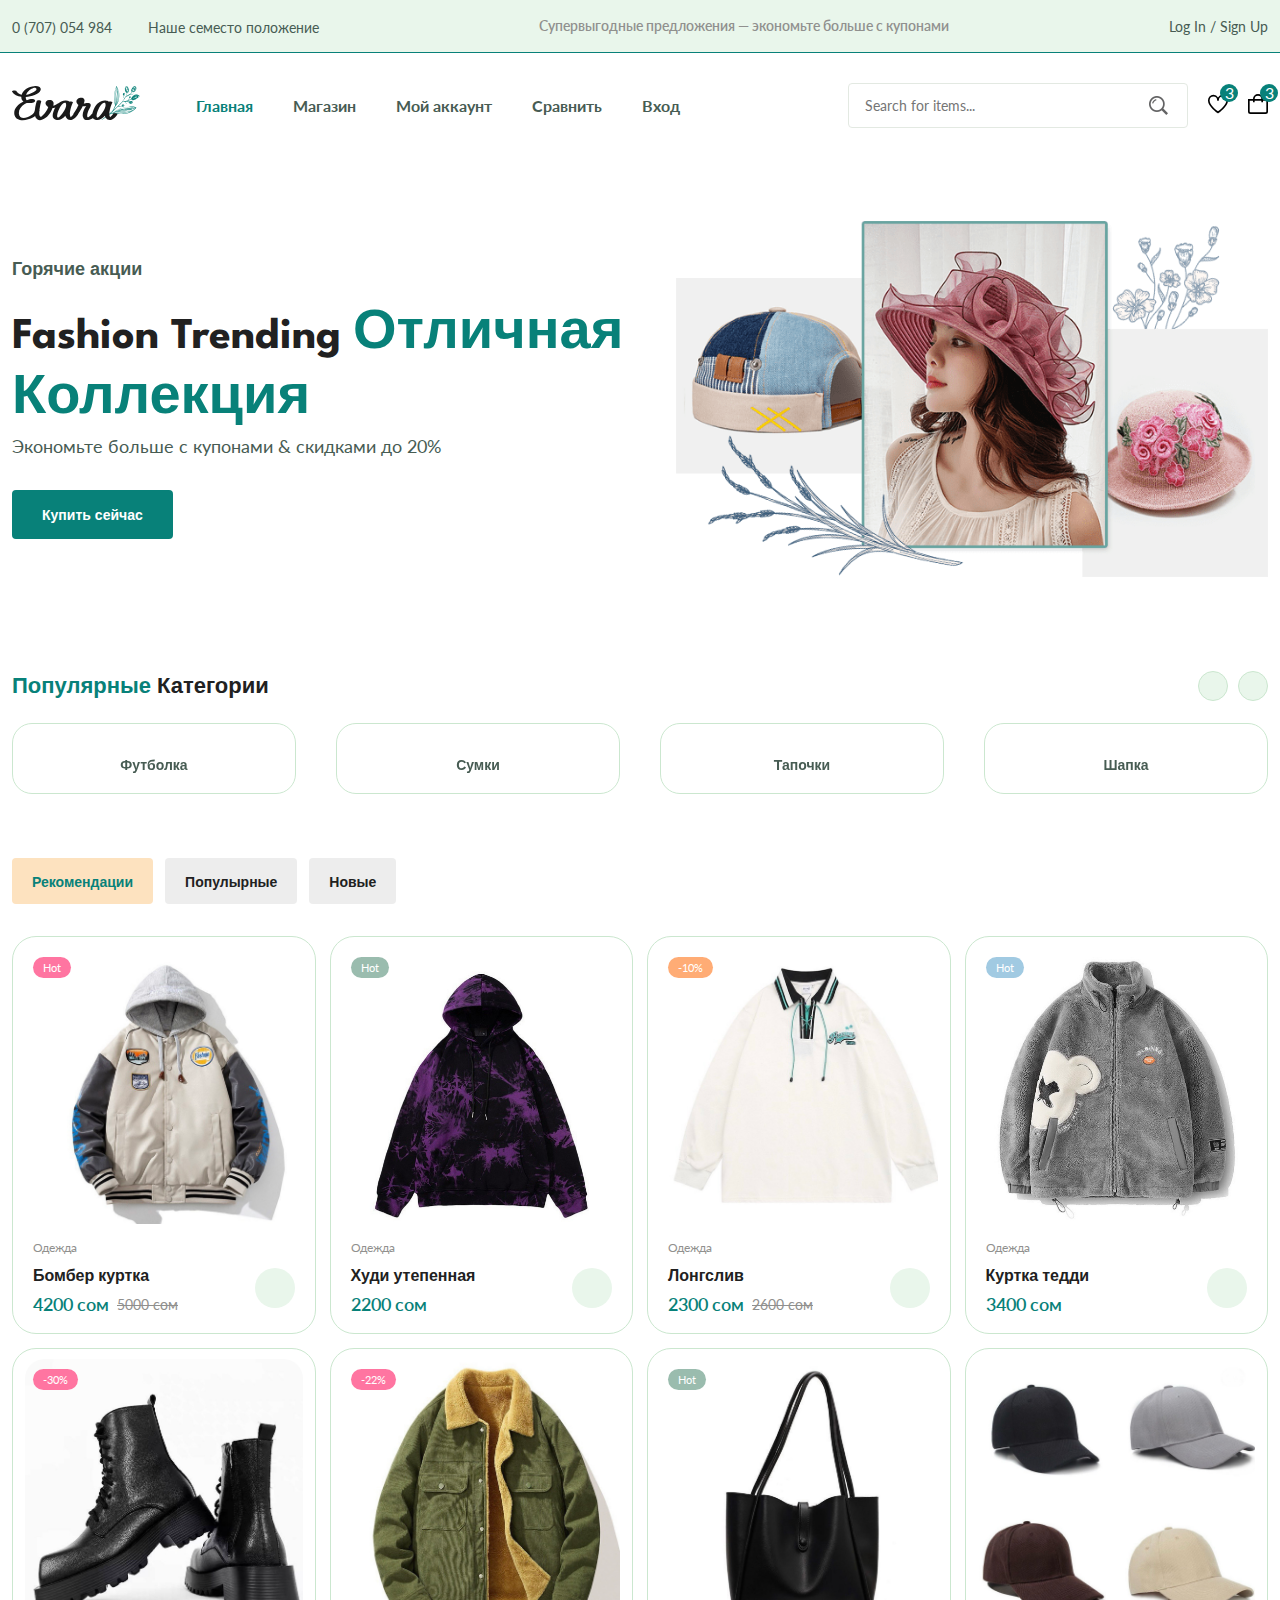
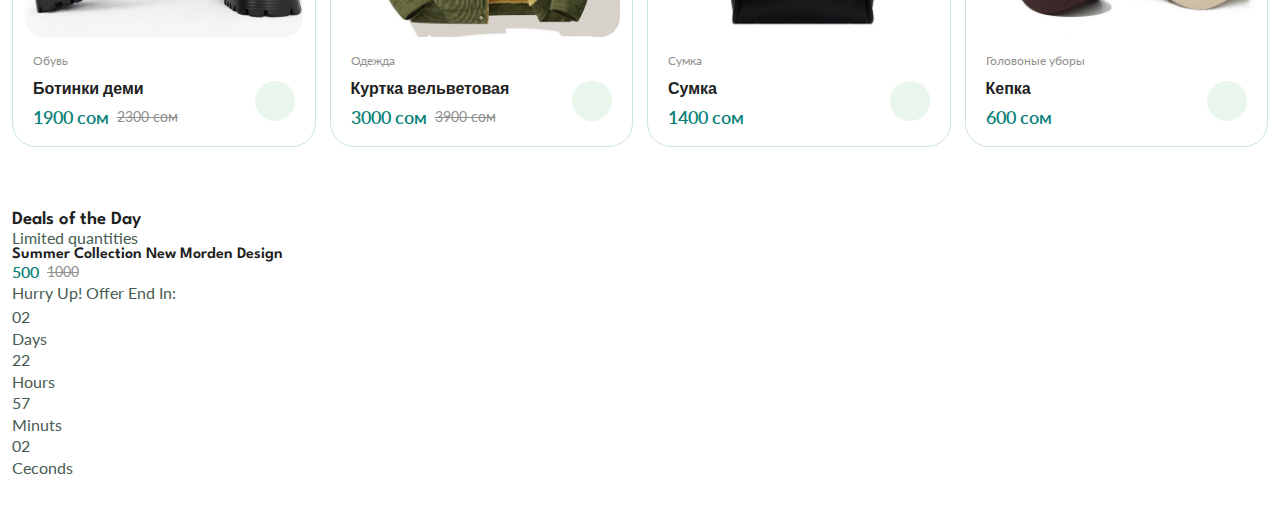
==== commit d5f847bb: "add new details html" ====
--- a/index.html
+++ b/index.html
@@ -1286,7 +1286,7 @@
                             </div>
 
                             <div class="product_content">
-                                
+
                                 <span class="product_category">Одежда</span>
                                 <a href="details.html">
                                     <h3 class="product_title">Худи утепенная</h3>
@@ -1313,6 +1313,55 @@
 
             </div>
         </section>
+
+
+        <!--=============== DEALS ===============-->
+        <section class="deals section">
+            <div class="deals_container container grid">
+                <div class="deals_item">
+                    <div class="deals_group">
+                        <h3 class="deals_brand">Deals of the Day</h3>
+                        <span class="deals_category">Limited quantities</span>
+                    </div>
+                    <h4 class="deals_title">Summer Collection New Morden Design</h4>
+                    <div class="deals_price flex">
+                        <span class="new_price">500</span>
+                        <span class="old_price">1000 </span>
+                    </div>
+
+                    <div class="deals_group">
+                        <p class="deals_countdown_text">Hurry Up! Offer End In:</p>
+
+                        <div class="countdown">
+                            <div class="countdown_amount">
+                                <p class="countdown_period">02</p>
+                                <span class="unit">Days</span>
+                            </div>
+
+                            <div class="countdown_amount">
+                                <p class="countdown_period">22</p>
+                                <span class="unit">Hours</span>
+                            </div>
+
+                            <div class="countdown_amount">
+                                <p class="countdown_period">57</p>
+                                <span class="unit">Minuts</span>
+                            </div>
+
+                            <div class="countdown_amount">
+                                <p class="countdown_period">02</p>
+                                <span class="unit">Ceconds</span>
+                            </div>
+                        </div>
+                    </div>
+
+                    <div class="deals_btn">
+                        <a href="dea"></a>
+                    </div>
+                </div>
+            </div>
+        </section>
+
     </main>
 
     <script src="https://cdn.jsdelivr.net/npm/swiper@11/swiper-bundle.min.js"></script>
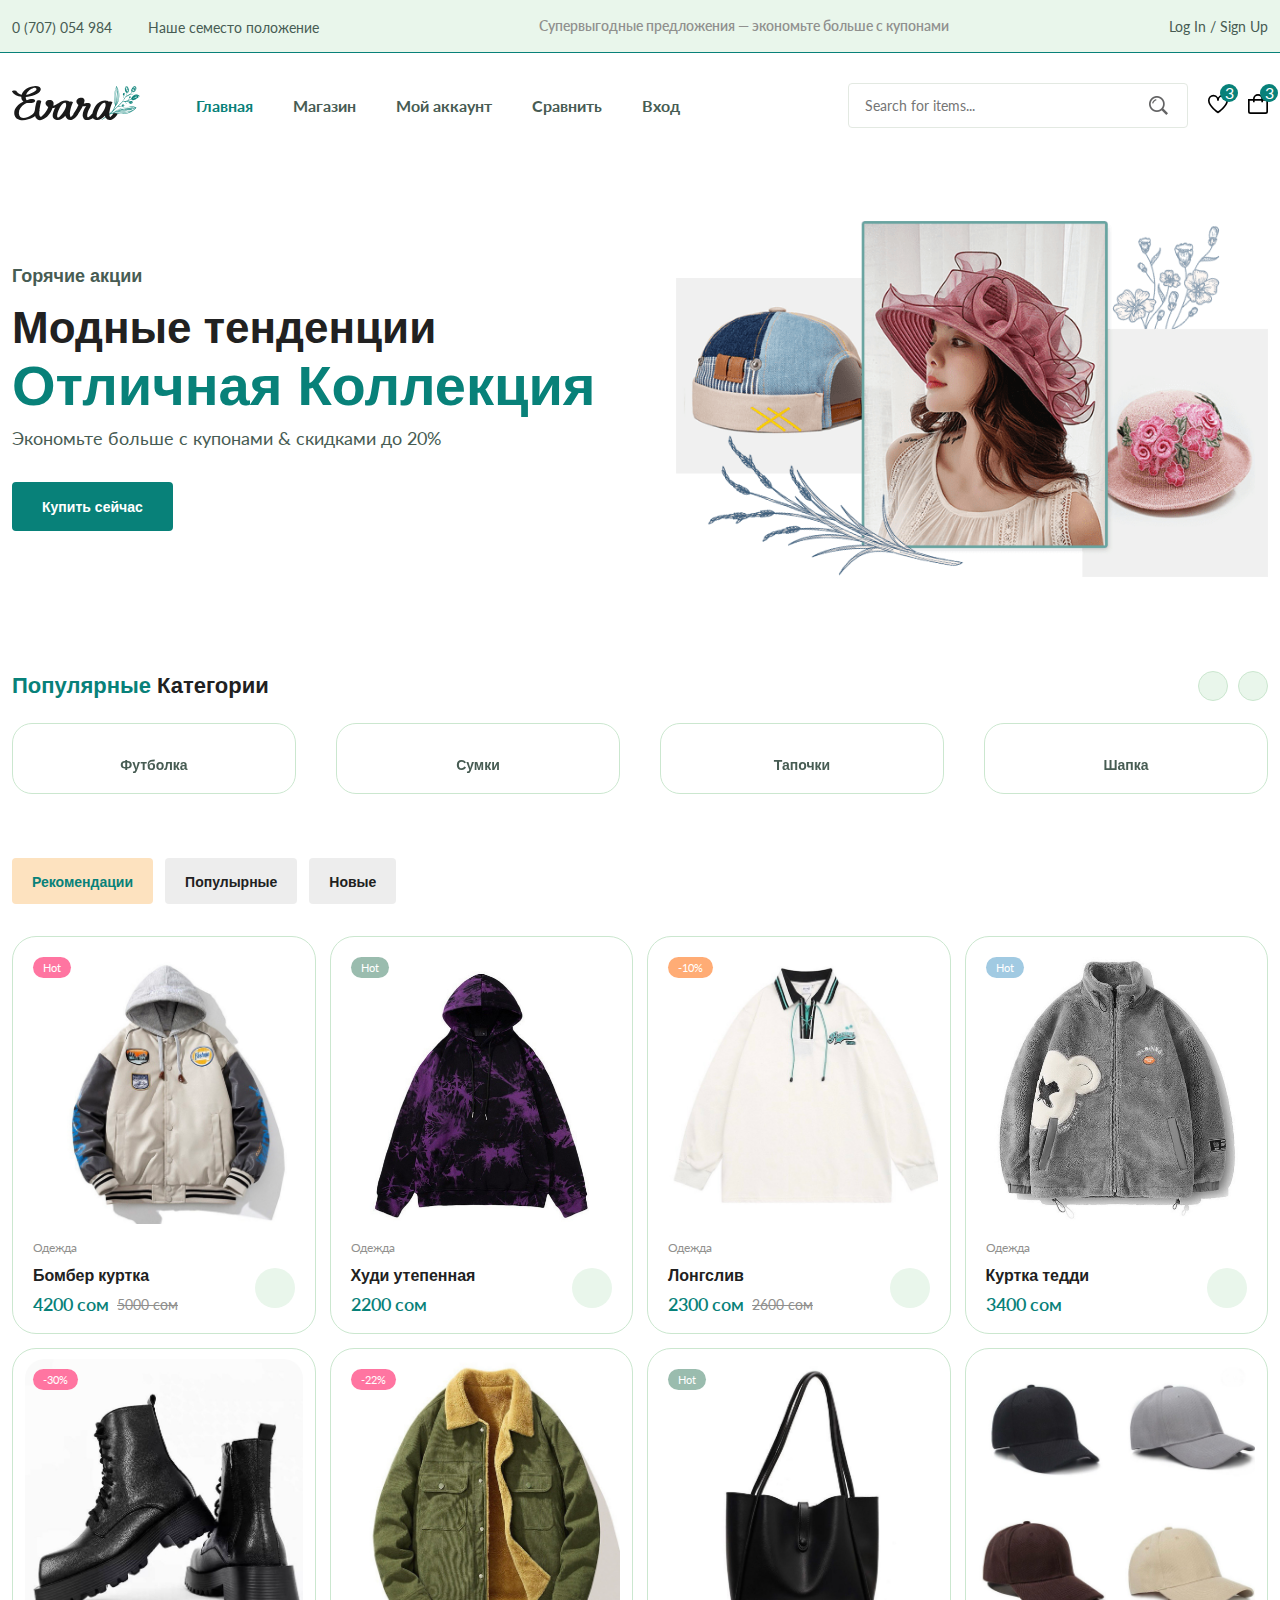
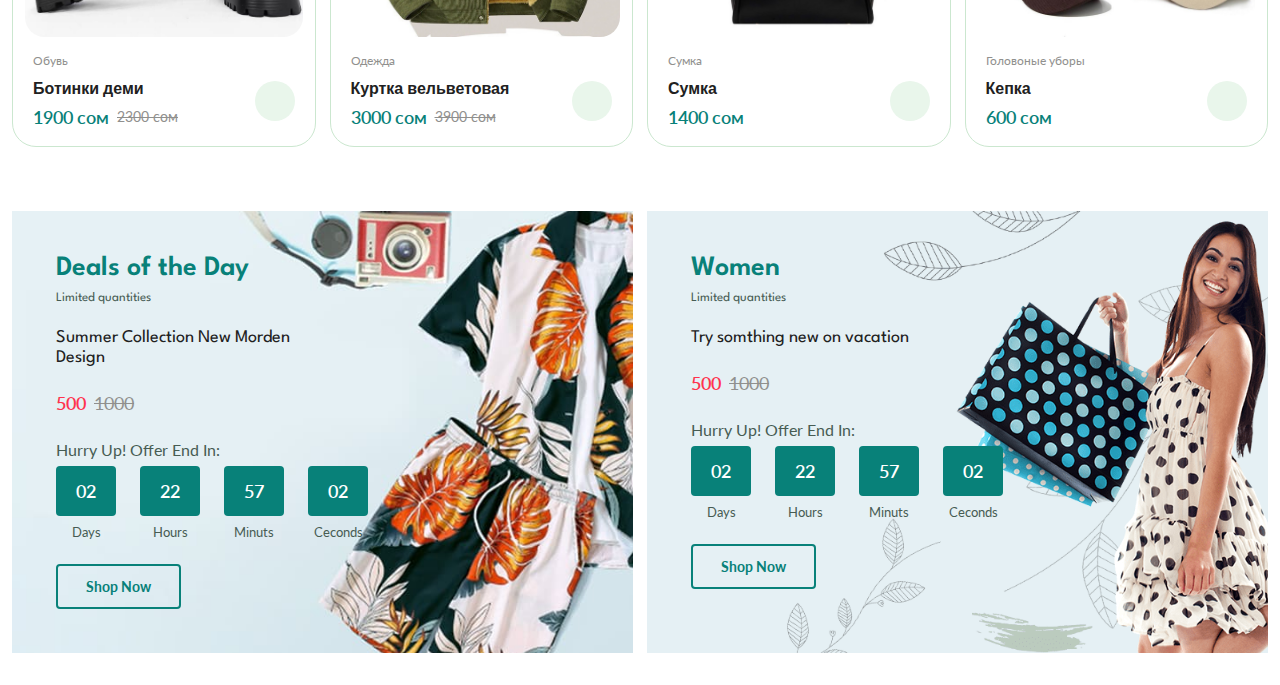
==== commit f2974311: "finish deals section" ====
--- a/index.html
+++ b/index.html
@@ -85,7 +85,7 @@
                 <div class="home_content">
                     <span class="home_subtitle">Горячие акции</span>
                     <h1 class="home_title">
-                        Fashion Trending <span>Отличная Коллекция</span>
+                        Модные тенденции <span>Отличная Коллекция</span>
                     </h1>
                     <p class="home_description">
                         Экономьте больше с купонами & скидками до 20%
@@ -1356,12 +1356,57 @@
                     </div>
 
                     <div class="deals_btn">
-                        <a href="dea"></a>
+                        <a href="details.html" class="btn btn_md">Shop Now</a>
+                    </div>
+                </div>
+
+                <div class="deals_item">
+                    <div class="deals_group">
+                        <h3 class="deals_brand">Women</h3>
+                        <span class="deals_category">Limited quantities</span>
+                    </div>
+                    <h4 class="deals_title">Try somthing new on vacation</h4>
+                    <div class="deals_price flex">
+                        <span class="new_price">500</span>
+                        <span class="old_price">1000 </span>
+                    </div>
+
+                    <div class="deals_group">
+                        <p class="deals_countdown_text">Hurry Up! Offer End In:</p>
+
+                        <div class="countdown">
+                            <div class="countdown_amount">
+                                <p class="countdown_period">02</p>
+                                <span class="unit">Days</span>
+                            </div>
+
+                            <div class="countdown_amount">
+                                <p class="countdown_period">22</p>
+                                <span class="unit">Hours</span>
+                            </div>
+
+                            <div class="countdown_amount">
+                                <p class="countdown_period">57</p>
+                                <span class="unit">Minuts</span>
+                            </div>
+
+                            <div class="countdown_amount">
+                                <p class="countdown_period">02</p>
+                                <span class="unit">Ceconds</span>
+                            </div>
+                        </div>
+                    </div>
+
+                    <div class="deals_btn">
+                        <a href="details.html" class="btn btn_md">Shop Now</a>
                     </div>
                 </div>
             </div>
         </section>
 
+
+
+
     </main>
 
     <script src="https://cdn.jsdelivr.net/npm/swiper@11/swiper-bundle.min.js"></script>
--- a/style.css
+++ b/style.css
@@ -442,9 +442,94 @@
 .action_btn:hover::after {
   transform: translateX(-50%) translateY(-8px);
 }
-/* Задание для детей сделать цвет при наведении */
-.action_btn:hover{
+.action_btn:hover {
   background-color: hsl(176, 88%, 27%);
-  border-color:hsl(176, 88%, 27%);
+  border-color: hsl(176, 88%, 27%);
   color: hsl(0, 0%, 100%);
 }
+
+/* details */
+.deals_container {
+  grid-template-columns: repeat(2, 1fr);
+}
+
+.deals_item:nth-child(1) {
+  background-image: url(./assets/img/deals-1.jpg);
+}
+.deals_item:nth-child(2) {
+  background-image: url(./assets/img/deals-2.png);
+}
+.deals_item {
+  padding: 44px;
+  background-size: cover;
+  background-position: center;
+  display: flex;
+  flex-direction: column;
+  row-gap: 24px;
+}
+.deals_brand {
+  color: hsl(176, 88%, 27%);
+  font-size: 28px;
+  margin-bottom: 4px;
+}
+.deals_category {
+  font-family: "League Spartan", sans-serif;
+  font-size: 13px;
+}
+.deals_title {
+  max-width: 240px;
+  font-size: 18px;
+  font-weight: 400;
+  line-height: 20px;
+}
+.deals_price .new_price,
+.deals_price .old_price {
+  font-size: 18px;
+}
+.deals_price .new_price {
+  color: hsl(352, 100%, 60%);
+}
+.deals_countdown_text {
+  margin-bottom: 4px;
+}
+.countdown {
+  display: flex;
+  column-gap: 24px;
+}
+.countdown_amount {
+  position: relative;
+}
+.countdown_amount::after {
+  content: "";
+  color: hsl(0, 0%, 13%);
+  position: absolute;
+  font-size: 18px;
+  right: -25%;
+  top: 20%;
+}
+.countdown_period {
+  background-color: hsl(176, 88%, 27%);
+  color: hsl(0, 0%, 100%);
+  width: 60px;
+  height: 50px;
+  line-height: 50px;
+  text-align: center;
+  border-radius: 4px;
+  font-size: 18px;
+  font-weight: 600;
+  margin-bottom: 8px;
+}
+.unit {
+  font-size: 13px;
+  text-align: center;
+  display: block;
+}
+.deals_btn .btn {
+  background-color: transparent;
+  color: hsl(176, 88%, 27%);
+}
+.btn_md {
+  font-family: "Lato", sans-serif;
+  height: 45px;
+  line-height: 42px;
+}
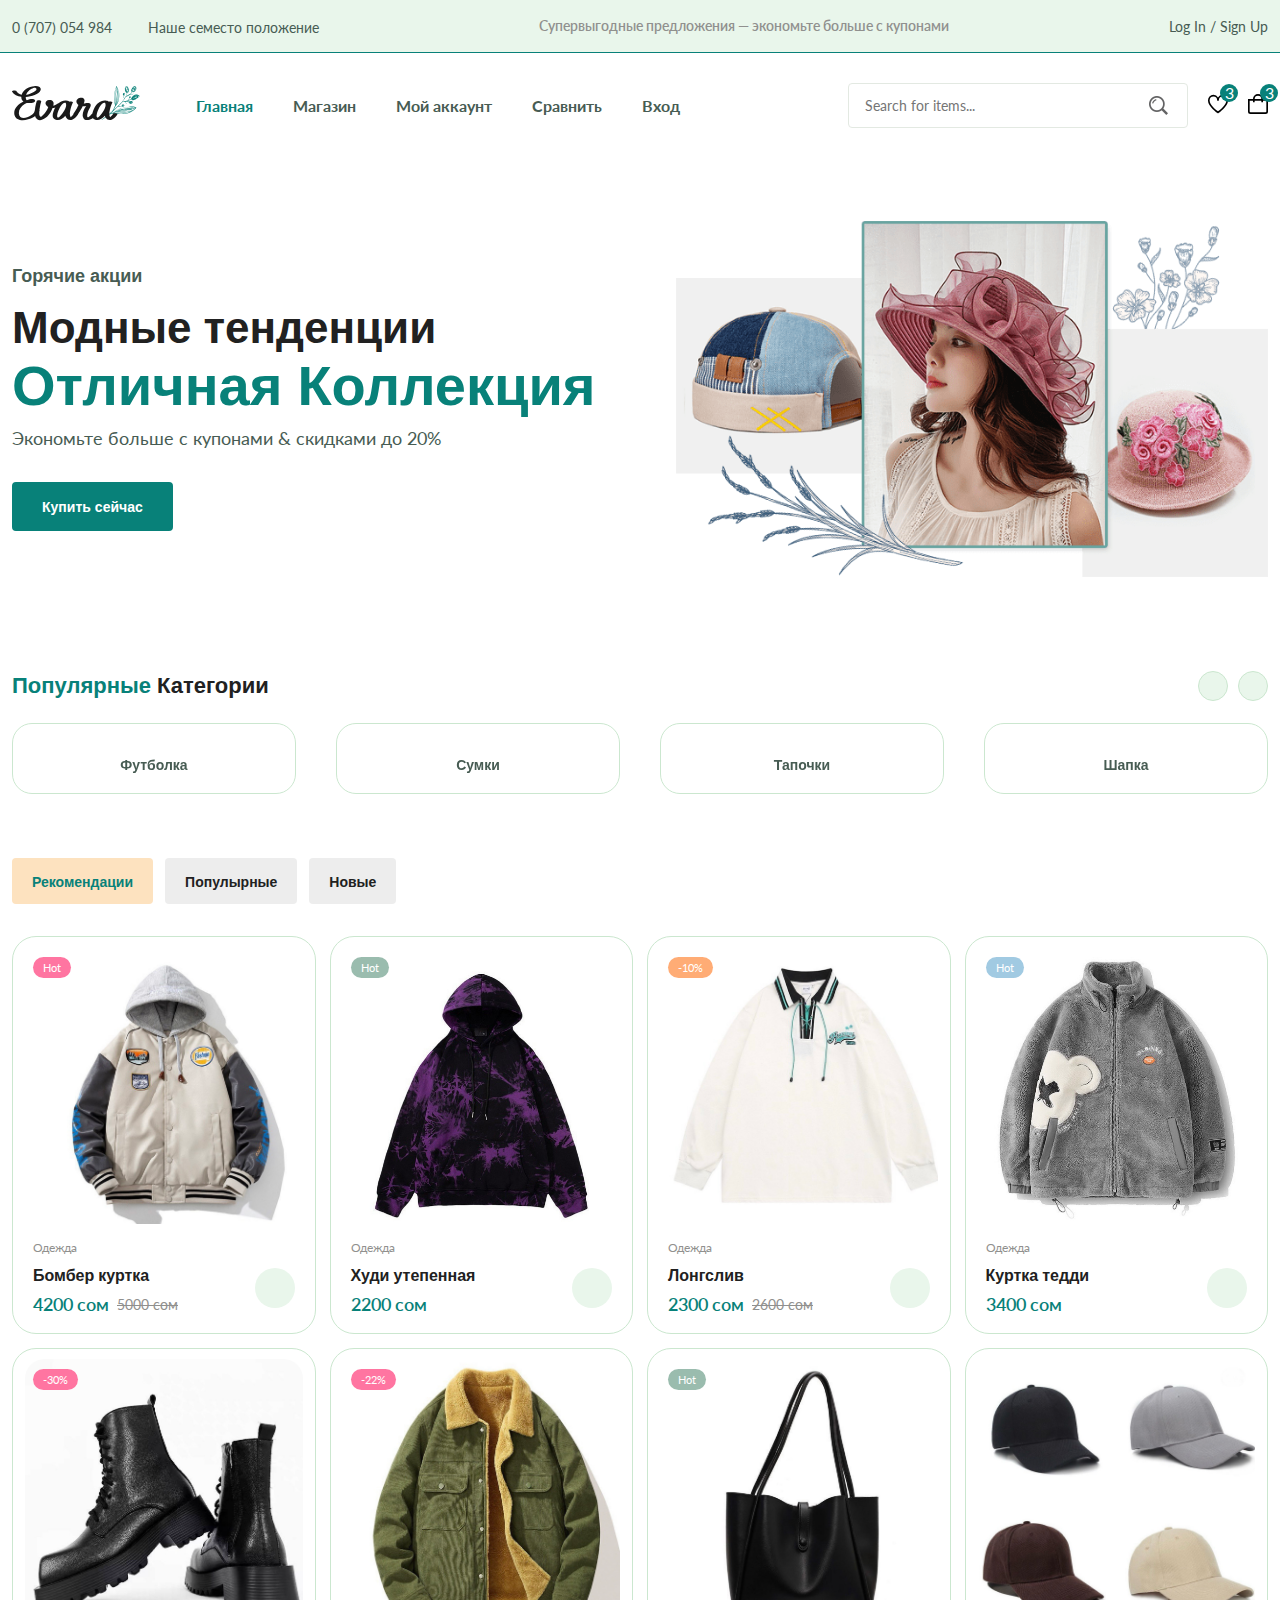
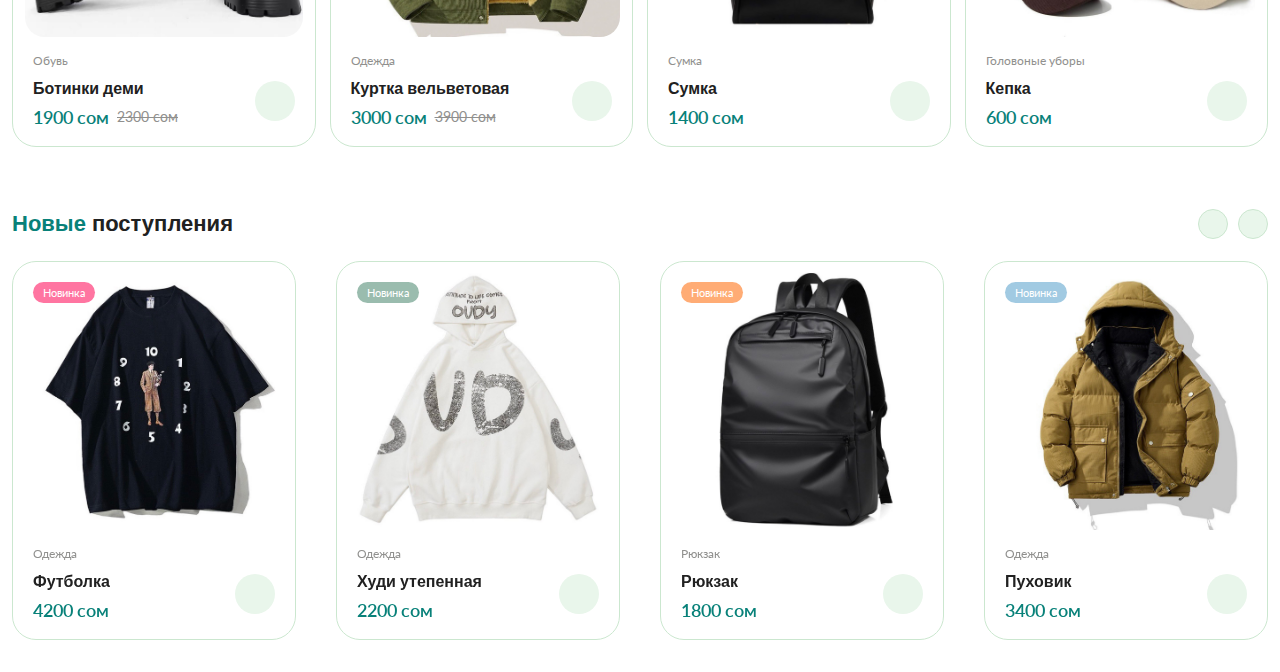
==== commit 7dd85a87: "add NEW ARRIVALS" ====
--- a/index.html
+++ b/index.html
@@ -1316,7 +1316,7 @@
 
 
         <!--=============== DEALS ===============-->
-        <section class="deals section">
+        <!-- <section class="deals section">
             <div class="deals_container container grid">
                 <div class="deals_item">
                     <div class="deals_group">
@@ -1402,10 +1402,400 @@
                     </div>
                 </div>
             </div>
+        </section> -->
+
+
+
+        <!--=============== NEW ARRIVALS ===============-->
+        <section class="new_arrivals container section">
+            <h3 class="section_title"><span>Новые</span> поступления</h3>
+
+            <div class="new_container swiper">
+                <div class="swiper-wrapper">
+
+                    <div class="product_item swiper-slide">
+                        <div class="product_banner">
+                            <a href="details.html" class="product_images">
+                                <img src="./assets/img/футболка4.jpg" class="product_img default" alt="">
+                                <img src="./assets/img/футболка3.jpg" class="product_img hover" alt="">
+                            </a>
+
+                            <div class="product_actions">
+                                <a href="#" class="action_btn" aria-label="Быстрый просмотр">
+                                    <i class="fi fi-rr-eye"></i>
+                                </a>
+
+                                <a href="#" class="action_btn" aria-label="Добавить в список желаний">
+                                    <i class="fi fi-rr-heart"></i>
+                                </a>
+
+                                <a href="#" class="action_btn" aria-label="Сравнить">
+                                    <i class="fi fi-rr-shuffle"></i>
+                                </a>
+                            </div>
+
+                            <div class="product_badge light_pink">Новинка</div>
+                        </div>
+
+                        <div class="product_content">
+                            <span class="product_category">Одежда</span>
+                            <a href="details.html">
+                                <h3 class="product_title">Футболка</h3>
+                            </a>
+                            <div class="product_rating">
+                                <i class="fi fi-rr-star"></i>
+                                <i class="fi fi-rr-star"></i>
+                                <i class="fi fi-rr-star"></i>
+                                <i class="fi fi-rr-star"></i>
+                                <i class="fi fi-rr-star"></i>
+                            </div>
+                            <div class="product_price flex">
+                                <span class="new_price">4200 сом</span>
+                            </div>
+
+                            <a href="#" class="action_btn cart_btn" aria-label="Добавить в корзину">
+                                <i class="fi fi-rr-shopping-bag-add"></i>
+                            </a>
+                        </div>
+                    </div>
+
+                    <div class="product_item swiper-slide">
+                        <div class="product_banner">
+                            <a href="details.html" class="product_images">
+                                <img src="./assets/img/толстовка2.jpg" class="product_img default" alt="">
+                                <img src="./assets/img/толстовка1.jpg" class="product_img hover" alt="">
+                            </a>
+
+                            <div class="product_actions">
+                                <a href="#" class="action_btn" aria-label="Быстрый просмотр">
+                                    <i class="fi fi-rr-eye"></i>
+                                </a>
+
+                                <a href="#" class="action_btn" aria-label="Добавить в список желаний">
+                                    <i class="fi fi-rr-heart"></i>
+                                </a>
+
+                                <a href="#" class="action_btn" aria-label="Сравнить">
+                                    <i class="fi fi-rr-shuffle"></i>
+                                </a>
+                            </div>
+
+                            <div class="product_badge light_green">Новинка</div>
+                        </div>
+
+                        <div class="product_content">
+                            <span class="product_category">Одежда</span>
+                            <a href="details.html">
+                                <h3 class="product_title">Худи утепенная</h3>
+                            </a>
+                            <div class="product_rating">
+                                <i class="fi fi-rr-star"></i>
+                                <i class="fi fi-rr-star"></i>
+                                <i class="fi fi-rr-star"></i>
+                                <i class="fi fi-rr-star"></i>
+                                <i class="fi fi-rr-star"></i>
+                            </div>
+                            <div class="product_price flex">
+                                <span class="new_price">2200 сом</span>
+                                <!-- <span class="old_price">2900 сом</span> -->
+                            </div>
+
+                            <a href="#" class="action_btn cart_btn" aria-label="Добавить в корзину">
+                                <i class="fi fi-rr-shopping-bag-add"></i>
+                            </a>
+                        </div>
+                    </div>
+
+                    <div class="product_item swiper-slide">
+                        <div class="product_banner">
+                            <a href="details.html" class="product_images">
+                                <img src="./assets/img/рюкзак1.jpg" class="product_img default" alt="">
+                                <img src="./assets/img/рюкзак2.jpg" class="product_img hover" alt="">
+                            </a>
+
+                            <div class="product_actions">
+                                <a href="#" class="action_btn" aria-label="Быстрый просмотр">
+                                    <i class="fi fi-rr-eye"></i>
+                                </a>
+
+                                <a href="#" class="action_btn" aria-label="Добавить в список желаний">
+                                    <i class="fi fi-rr-heart"></i>
+                                </a>
+
+                                <a href="#" class="action_btn" aria-label="Сравнить">
+                                    <i class="fi fi-rr-shuffle"></i>
+                                </a>
+                            </div>
+
+                            <div class="product_badge light_orange">Новинка</div>
+                        </div>
+
+                        <div class="product_content">
+                            <span class="product_category">Рюкзак</span>
+                            <a href="details.html">
+                                <h3 class="product_title">Рюкзак</h3>
+                            </a>
+                            <div class="product_rating">
+                                <i class="fi fi-rr-star"></i>
+                                <i class="fi fi-rr-star"></i>
+                                <i class="fi fi-rr-star"></i>
+                                <i class="fi fi-rr-star"></i>
+                                <i class="fi fi-rr-star"></i>
+                            </div>
+                            <div class="product_price flex">
+                                <span class="new_price">1800 сом</span>
+                                <!-- <span class="old_price">2600 сом</span> -->
+                            </div>
+
+                            <a href="#" class="action_btn cart_btn" aria-label="Добавить в корзину">
+                                <i class="fi fi-rr-shopping-bag-add"></i>
+                            </a>
+                        </div>
+                    </div>
+
+                    <div class="product_item swiper-slide">
+                        <div class="product_banner">
+                            <a href="details.html" class="product_images">
+                                <img src="./assets/img/куртка4.jpg" class="product_img default" alt="">
+                                <img src="./assets/img/куртка3.jpg" class="product_img hover" alt="">
+                            </a>
+
+                            <div class="product_actions">
+                                <a href="#" class="action_btn" aria-label="Быстрый просмотр">
+                                    <i class="fi fi-rr-eye"></i>
+                                </a>
+
+                                <a href="#" class="action_btn" aria-label="Добавить в список желаний">
+                                    <i class="fi fi-rr-heart"></i>
+                                </a>
+
+                                <a href="#" class="action_btn" aria-label="Сравнить">
+                                    <i class="fi fi-rr-shuffle"></i>
+                                </a>
+                            </div>
+
+                            <div class="product_badge light_blue">Новинка</div>
+                        </div>
+
+                        <div class="product_content">
+                            <span class="product_category">Одежда</span>
+                            <a href="details.html">
+                                <h3 class="product_title">Пуховик</h3>
+                            </a>
+                            <div class="product_rating">
+                                <i class="fi fi-rr-star"></i>
+                                <i class="fi fi-rr-star"></i>
+                                <i class="fi fi-rr-star"></i>
+                                <i class="fi fi-rr-star"></i>
+                                <i class="fi fi-rr-star"></i>
+                            </div>
+                            <div class="product_price flex">
+                                <span class="new_price">3400 сом</span>
+                                <!-- <span class="old_price">4000 сом</span> -->
+                            </div>
+
+                            <a href="#" class="action_btn cart_btn" aria-label="Добавить в корзину">
+                                <i class="fi fi-rr-shopping-bag-add"></i>
+                            </a>
+                        </div>
+                    </div>
+
+                    <div class="product_item swiper-slide">
+                        <div class="product_banner">
+                            <a href="details.html" class="product_images">
+                                <img src="./assets/img/курка2.jpg" class="product_img default" alt="">
+                                <img src="./assets/img/курка1.jpg" class="product_img hover" alt="">
+                            </a>
+
+                            <div class="product_actions">
+                                <a href="#" class="action_btn" aria-label="Быстрый просмотр">
+                                    <i class="fi fi-rr-eye"></i>
+                                </a>
+
+                                <a href="#" class="action_btn" aria-label="Добавить в список желаний">
+                                    <i class="fi fi-rr-heart"></i>
+                                </a>
+
+                                <a href="#" class="action_btn" aria-label="Сравнить">
+                                    <i class="fi fi-rr-shuffle"></i>
+                                </a>
+                            </div>
+
+                            <div class="product_badge light_pink">Новинка</div>
+                        </div>
+
+                        <div class="product_content">
+                            <span class="product_category">Одежда</span>
+                            <a href="details.html">
+                                <h3 class="product_title">Пуховик</h3>
+                            </a>
+                            <div class="product_rating">
+                                <i class="fi fi-rr-star"></i>
+                                <i class="fi fi-rr-star"></i>
+                                <i class="fi fi-rr-star"></i>
+                                <i class="fi fi-rr-star"></i>
+                                <i class="fi fi-rr-star"></i>
+                            </div>
+                            <div class="product_price flex">
+                                <span class="new_price">3900 сом</span>
+                                <!-- <span class="old_price">2300 сом</span> -->
+                            </div>
+
+                            <a href="#" class="action_btn cart_btn" aria-label="Добавить в корзину">
+                                <i class="fi fi-rr-shopping-bag-add"></i>
+                            </a>
+                        </div>
+                    </div>
+
+                    <div class="product_item swiper-slide">
+                        <div class="product_banner">
+                            <a href="details.html" class="product_images">
+                                <img src="./assets/img/бомбер2.jpg" class="product_img default" alt="">
+                                <img src="./assets/img/бомбер1.jpg" class="product_img hover" alt="">
+                            </a>
+
+                            <div class="product_actions">
+                                <a href="#" class="action_btn" aria-label="Быстрый просмотр">
+                                    <i class="fi fi-rr-eye"></i>
+                                </a>
+
+                                <a href="#" class="action_btn" aria-label="Добавить в список желаний">
+                                    <i class="fi fi-rr-heart"></i>
+                                </a>
+
+                                <a href="#" class="action_btn" aria-label="Сравнить">
+                                    <i class="fi fi-rr-shuffle"></i>
+                                </a>
+                            </div>
+
+                            <div class="product_badge light_pink">Новинка</div>
+                        </div>
+
+                        <div class="product_content">
+                            <span class="product_category">Одежда</span>
+                            <a href="details.html">
+                                <h3 class="product_title">Бомбер</h3>
+                            </a>
+                            <div class="product_rating">
+                                <i class="fi fi-rr-star"></i>
+                                <i class="fi fi-rr-star"></i>
+                                <i class="fi fi-rr-star"></i>
+                                <i class="fi fi-rr-star"></i>
+                                <i class="fi fi-rr-star"></i>
+                            </div>
+                            <div class="product_price flex">
+                                <span class="new_price">2800 сом</span>
+                                <!-- <span class="old_price">3900 сом</span> -->
+                            </div>
+
+                            <a href="#" class="action_btn cart_btn" aria-label="Добавить в корзину">
+                                <i class="fi fi-rr-shopping-bag-add"></i>
+                            </a>
+                        </div>
+                    </div>
+
+                    <div class="product_item swiper-slide">
+                        <div class="product_banner">
+                            <a href="details.html" class="product_images">
+                                <img src="./assets/img/портфель2.jpg" class="product_img default" alt="">
+                                <img src="./assets/img/портфель1.jpg" class="product_img hover" alt="">
+                            </a>
+
+                            <div class="product_actions">
+                                <a href="#" class="action_btn" aria-label="Быстрый просмотр">
+                                    <i class="fi fi-rr-eye"></i>
+                                </a>
+
+                                <a href="#" class="action_btn" aria-label="Добавить в список желаний">
+                                    <i class="fi fi-rr-heart"></i>
+                                </a>
+
+                                <a href="#" class="action_btn" aria-label="Сравнить">
+                                    <i class="fi fi-rr-shuffle"></i>
+                                </a>
+                            </div>
+
+                            <div class="product_badge light_green">Новинка</div>
+                        </div>
+
+                        <div class="product_content">
+                            <span class="product_category">Рюкзак</span>
+                            <a href="details.html">
+                                <h3 class="product_title">Рюкзак</h3>
+                            </a>
+                            <div class="product_rating">
+                                <i class="fi fi-rr-star"></i>
+                                <i class="fi fi-rr-star"></i>
+                                <i class="fi fi-rr-star"></i>
+                                <i class="fi fi-rr-star"></i>
+                                <i class="fi fi-rr-star"></i>
+                            </div>
+                            <div class="product_price flex">
+                                <span class="new_price">1700 сом</span>
+                                <!-- <span class="old_price">1</span> -->
+                            </div>
+
+                            <a href="#" class="action_btn cart_btn" aria-label="Добавить в корзину">
+                                <i class="fi fi-rr-shopping-bag-add"></i>
+                            </a>
+                        </div>
+                    </div>
+
+                    <div class="product_item swiper-slide">
+                        <div class="product_banner">
+                            <a href="details.html" class="product_images">
+                                <img src="./assets/img/рубашка1.jpg" class="product_img default" alt="">
+                                <img src="./assets/img/рубашка2.jpg" class="product_img hover" alt="">
+                            </a>
+
+                            <div class="product_actions">
+                                <a href="#" class="action_btn" aria-label="Быстрый просмотр">
+                                    <i class="fi fi-rr-eye"></i>
+                                </a>
+
+                                <a href="#" class="action_btn" aria-label="Добавить в список желаний">
+                                    <i class="fi fi-rr-heart"></i>
+                                </a>
+
+                                <a href="#" class="action_btn" aria-label="Сравнить">
+                                    <i class="fi fi-rr-shuffle"></i>
+                                </a>
+                            </div>
+                            <div class="product_badge light_orange">Новинка</div>
+                        </div>
+
+                        <div class="product_content">
+                            <span class="product_category">Одежда</span>
+                            <a href="details.html">
+                                <h3 class="product_title">Рубашка</h3>
+                            </a>
+                            <div class="product_rating">
+                                <i class="fi fi-rr-star"></i>
+                                <i class="fi fi-rr-star"></i>
+                                <i class="fi fi-rr-star"></i>
+                                <i class="fi fi-rr-star"></i>
+                                <i class="fi fi-rr-star"></i>
+                            </div>
+                            <div class="product_price flex">
+                                <span class="new_price">1600 сом</span>
+                                <!-- <span class="old_price">$245.8</span> -->
+                            </div>
+
+                            <a href="#" class="action_btn cart_btn" aria-label="Добавить в корзину">
+                                <i class="fi fi-rr-shopping-bag-add"></i>
+                            </a>
+                        </div>
+                    </div>
+                </div>
+
+                <div class="swiper-button-next">
+                    <i class="fi fi-rr-angle-right"></i>
+                </div>
+                <div class="swiper-button-prev">
+                    <i class="fi fi-rr-angle-left"></i>
+                </div>
+            </div>
         </section>
-
-
-
 
     </main>
 
--- a/style.css
+++ b/style.css
@@ -533,3 +533,9 @@
   height: 45px;
   line-height: 42px;
 }
+
+/* второй свайпер для детей */
+
+.new_arrivals{
+  overflow: hidden;
+}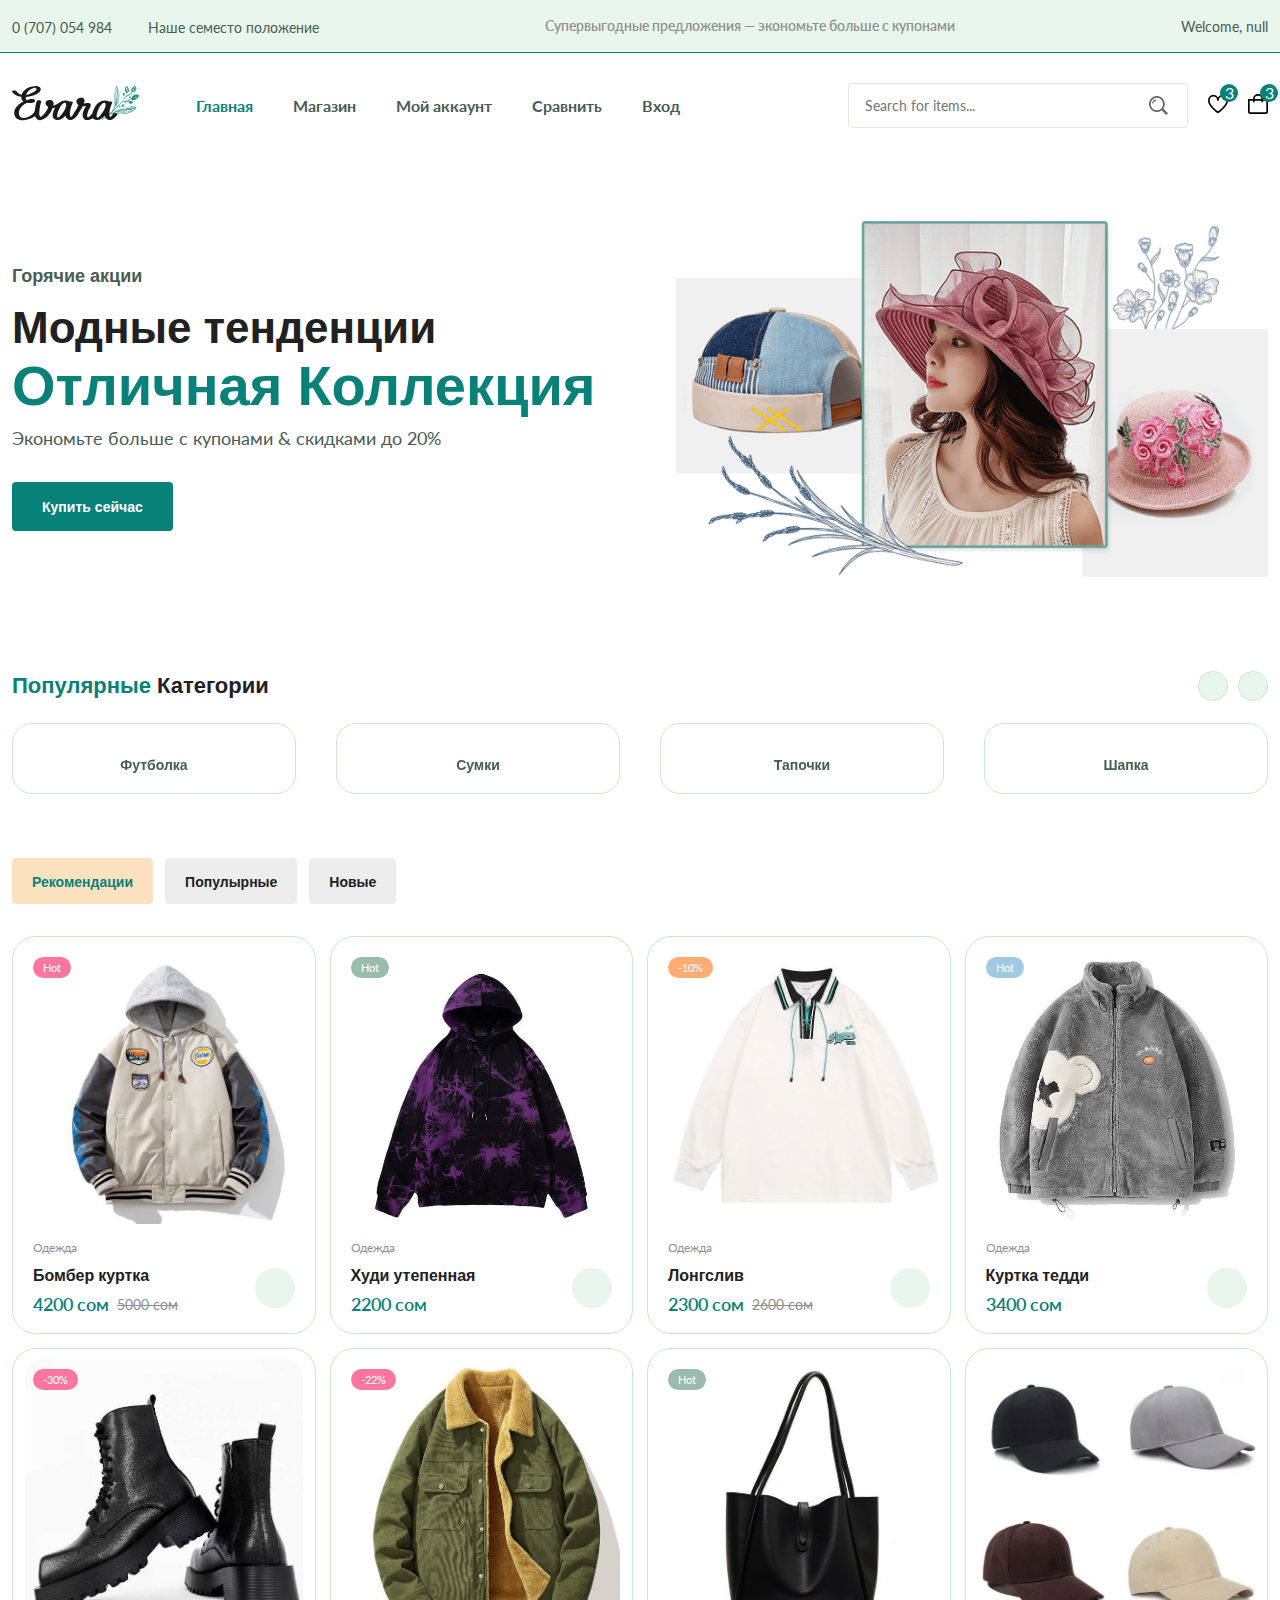
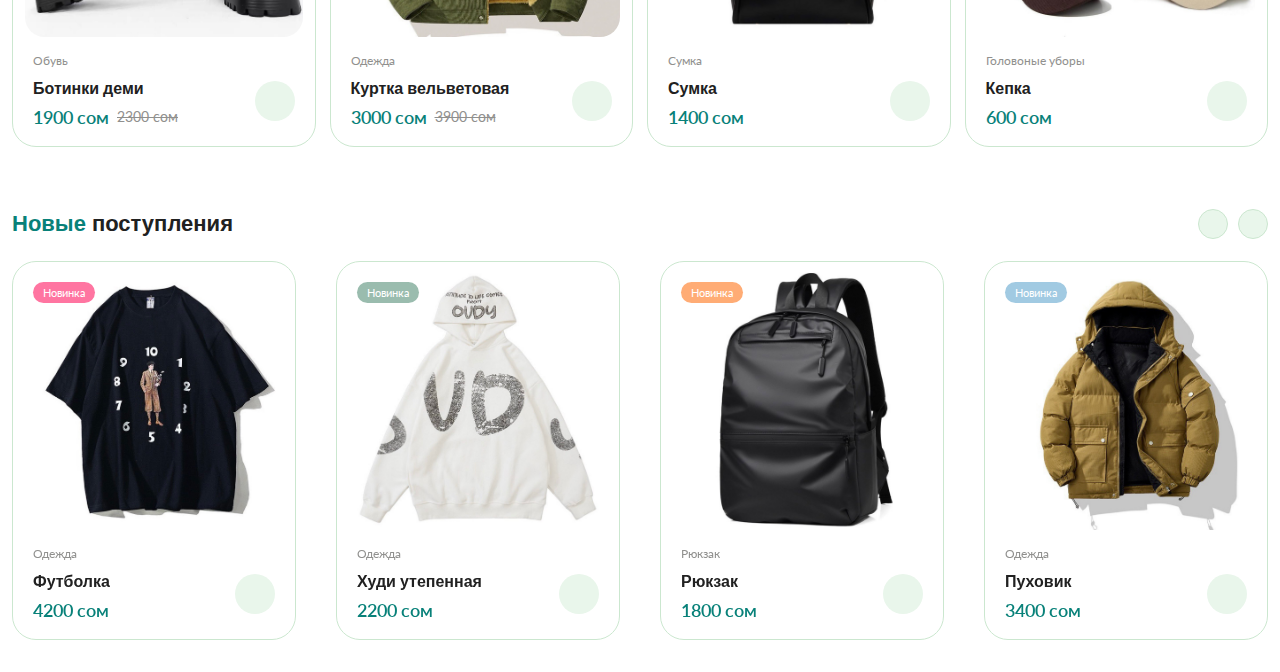
==== commit 94f80116: "authentication setup" ====
--- a/index.html
+++ b/index.html
@@ -23,9 +23,10 @@
                     Супервыгодные предложения — экономьте больше с купонами
                 </p>
 
-                <a href="login-register.html" class="header_top-action">
+                <!-- <a href="login-register.html" class="header_top-action">
                     Log In / Sign Up
-                </a>
+                </a> -->
+                <div  class="header_top-action" id="displayName"></div>
             </div>
         </div>
 
@@ -1799,6 +1800,19 @@
 
     </main>
 
+    <script>
+        const params = new URLSearchParams(window.location.search)
+        const name = params.get('name')
+        const surname = params.get('surname')
+
+        const displayNameElement = document.getElementById('displayName')
+        if (name && surname) {
+            displayNameElement.textContent = `Welcome, ${name} ${surname}`
+        } else {
+            displayNameElement.textContent = `Welcome, ${name}`
+        }
+    </script>
+
     <script src="https://cdn.jsdelivr.net/npm/swiper@11/swiper-bundle.min.js"></script>
     <script src="./script.js"></script>
 </body>
